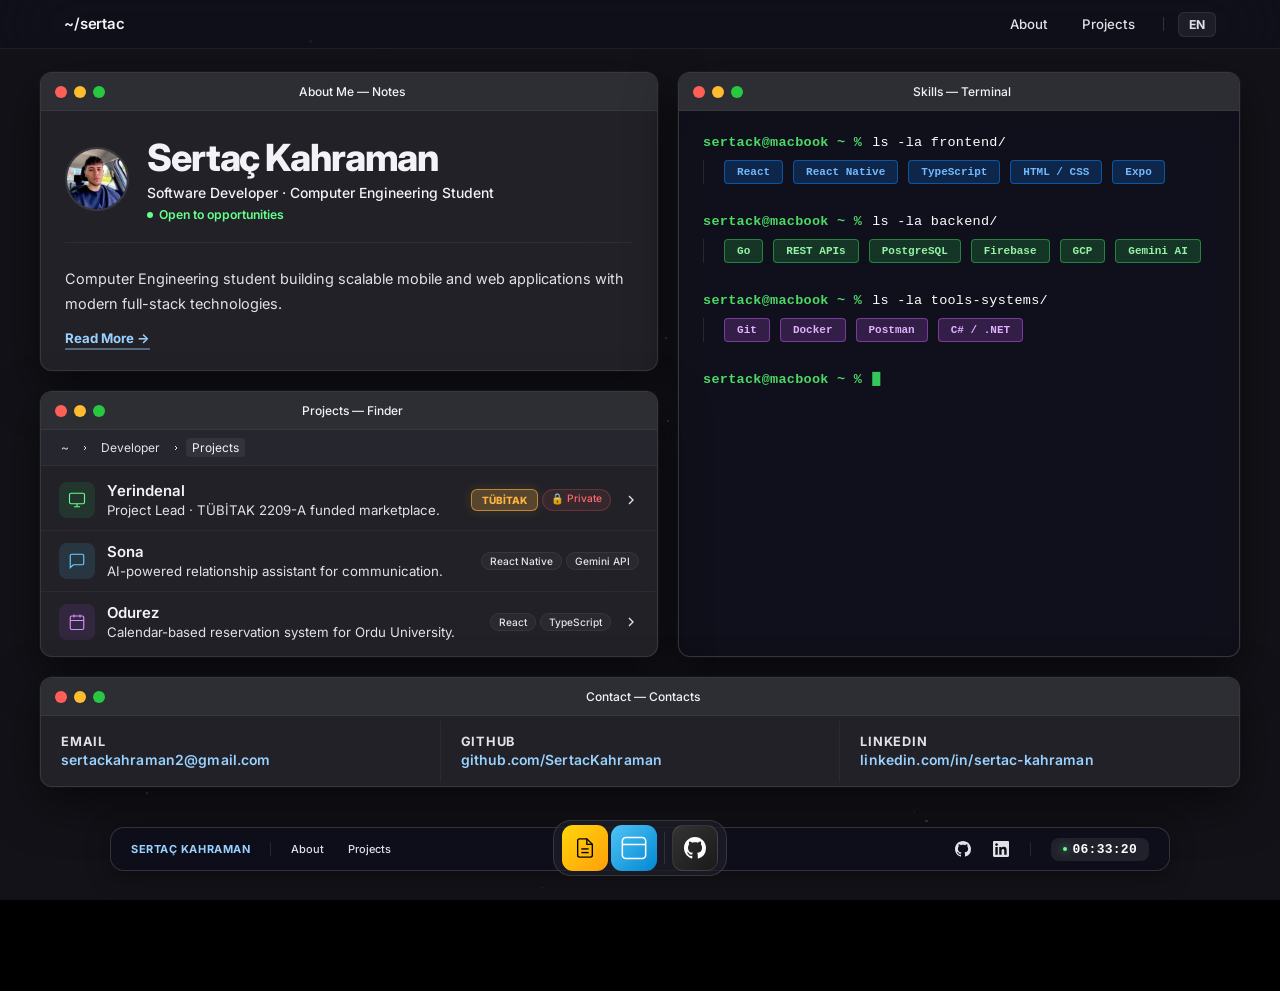
==== index.html @ 70dc7ac9 "feat: complete professional portfolio with SEO, accessibility and semantic improvements" ====
﻿<!DOCTYPE html>
<html lang="en">

<head>
    <meta charset="UTF-8">
    <meta name="viewport" content="width=device-width, initial-scale=1.0">
    <title>Sertaç Kahraman — Portfolio</title>
    <meta name="description" content="Sertaç Kahraman — Software Developer · Computer Engineering Student.">
    <link rel="icon" type="image/png" sizes="16x16" href="favicon-16x16.png">
    <link rel="apple-touch-icon" href="apple-touch-icon.png">
    <meta name="msapplication-TileColor" content="#ffffff">
    <meta name="theme-color" content="#ffffff">
    <meta property="og:title" content="Sertaç Kahraman — Portfolio">
    <meta property="og:description"
        content="Software Developer · Computer Engineering Student. Building scalable apps with Go, React Native &amp; PostgreSQL.">
    <meta property="og:type" content="website">
    <meta property="og:url" content="https://sertackahraman.com/">
    <meta property="og:image" content="https://sertackahraman.com/sertacresim.webp">
    <meta name="twitter:card" content="summary_large_image">
    <link rel="canonical" href="https://sertackahraman.com/">

    <link rel="preconnect" href="https://fonts.googleapis.com">
    <link rel="preconnect" href="https://fonts.gstatic.com" crossorigin>
    <link rel="dns-prefetch" href="https://fonts.googleapis.com">
    <link rel="dns-prefetch" href="https://fonts.gstatic.com">
    <link rel="preload" href="style.css" as="style">
    <link href="https://fonts.googleapis.com/css2?family=Inter:wght@300;400;500;600;700;800&display=swap"
        rel="stylesheet" media="print" onload="this.media='all'">
    <link rel="stylesheet" href="style.css">

</head>

<body>

    <!-- WALLPAPER -->
    <div class="wallpaper" aria-hidden="true">
        <div class="particles" id="particles"></div>
    </div>

    <!-- HEADER -->
    <nav class="header">
        <div class="header-inner">
            <a href="index.html" class="header-logo">~/sertac</a>
            <div class="header-nav">
                <a href="about.html" class="header-link" data-i18n="nav-about">About</a>
                <a href="projects.html" class="header-link" data-i18n="nav-projects">Projects</a>
                <div class="header-divider"></div>
                <button id="lang-toggle" class="lang-btn" aria-label="Change language to Turkish">TR</button>
            </div>
        </div>
    </nav>

    <!-- DESKTOP -->
    <main class="desktop">
        <div class="win-grid">

            <!-- ABOUT ME -->
            <section class="window win-about" id="win-about">
                <div class="window-titlebar">
                    <div class="traffic-lights" aria-hidden="true"><span class="tl tl-red"></span><span
                            class="tl tl-yellow"></span><span class="tl tl-green"></span></div>
                    <h1 class="window-title"><a href="about.html" class="window-title-link"
                            data-i18n="about-title">About Me
                            — Notes</a></h1>
                </div>
                <div class="window-body about-body">
                    <div class="about-header">
                        <img src="sertacresim.webp" alt="Sertaç Kahraman" class="about-avatar" width="64" height="64"
                            fetchpriority="high">
                        <div class="about-intro">
                            <h2 class="about-name" data-i18n="about-name">Sertaç Kahraman</h2>
                            <p class="about-role" data-i18n="about-role">Software Developer · Computer Engineering
                                Student</p>
                            <div class="about-status"><span class="status-dot"></span><span
                                    data-i18n="about-status">Open to opportunities</span>
                            </div>
                        </div>
                    </div>
                    <div class="about-content">
                        <p data-i18n="about-text">Computer Engineering student building scalable mobile and web
                            applications with modern full-stack technologies.</p>
                        <a href="about.html" class="about-readmore" data-i18n="about-readmore">Read More →</a>
                    </div>
                </div>
            </section>

            <section class="window win-skills" id="win-skills">
                <div class="window-titlebar">
                    <div class="traffic-lights" aria-hidden="true"><span class="tl tl-red"></span><span
                            class="tl tl-yellow"></span><span class="tl tl-green"></span></div>
                    <h2 class="window-title" data-i18n="skills-title">Skills</h2>
                </div>
                <div class="window-body terminal-body">
                    <div class="terminal-line">
                        <span class="terminal-prompt" data-i18n="skills-prompt">sertack@macbook ~ % </span>
                        <span class="terminal-cmd" data-i18n="skills-cmd-frontend">ls -la frontend/</span>
                    </div>
                    <div class="terminal-output">
                        <span class="skill-tag st-blue">React</span>
                        <span class="skill-tag st-blue">React Native</span>
                        <span class="skill-tag st-blue">TypeScript</span>
                        <span class="skill-tag st-blue">HTML / CSS</span>
                        <span class="skill-tag st-blue">Expo</span>
                    </div>

                    <div class="terminal-line">
                        <span class="terminal-prompt" data-i18n="skills-prompt">sertack@macbook ~ % </span>
                        <span class="terminal-cmd" data-i18n="skills-cmd-backend">ls -la backend/</span>
                    </div>
                    <div class="terminal-output">
                        <span class="skill-tag st-green">Go</span>
                        <span class="skill-tag st-green">REST APIs</span>
                        <span class="skill-tag st-green">PostgreSQL</span>
                        <span class="skill-tag st-green">Firebase</span>
                        <span class="skill-tag st-green">GCP</span>
                        <span class="skill-tag st-green">Gemini AI</span>
                    </div>

                    <div class="terminal-line">
                        <span class="terminal-prompt" data-i18n="skills-prompt">sertack@macbook ~ % </span>
                        <span class="terminal-cmd" data-i18n="skills-cmd-systems">ls -la tools-systems/</span>
                    </div>
                    <div class="terminal-output">
                        <span class="skill-tag st-purple">Git</span>
                        <span class="skill-tag st-purple">Docker</span>
                        <span class="skill-tag st-purple">Postman</span>
                        <span class="skill-tag st-purple">C# / .NET</span>
                    </div>

                    <div class="terminal-line">
                        <span class="terminal-prompt" data-i18n="skills-prompt">sertack@macbook ~ % </span>
                        <span class="terminal-cursor">█</span>
                    </div>
                </div>
            </section>

            <!-- PROJECTS -->
            <section class="window win-projects" id="win-projects">
                <div class="window-titlebar">
                    <div class="traffic-lights" aria-hidden="true"><span class="tl tl-red"></span><span
                            class="tl tl-yellow"></span><span class="tl tl-green"></span></div>
                    <h2 class="window-title"><a href="projects.html" class="window-title-link"
                            data-i18n="projects-title">Projects — Finder</a></h2>
                </div>
                <div class="window-toolbar">
                    <div class="finder-path">
                        <span class="path-seg">~</span>
                        <svg width="8" height="8" viewBox="0 0 24 24" fill="none" stroke="currentColor"
                            stroke-width="3">
                            <polyline points="9 18 15 12 9 6" />
                        </svg>
                        <span class="path-seg" data-i18n="projects-path-dev">Developer</span>
                        <svg width="8" height="8" viewBox="0 0 24 24" fill="none" stroke="currentColor"
                            stroke-width="3">
                            <polyline points="9 18 15 12 9 6" />
                        </svg>
                        <span class="path-seg path-active" data-i18n="projects-path-proj">Projects</span>
                    </div>
                </div>
                <div class="window-body finder-body">
                    <a href="projects.html" class="finder-item">
                        <div class="finder-icon fi-green"><svg width="18" height="18" viewBox="0 0 24 24" fill="none"
                                stroke="currentColor" stroke-width="1.5">
                                <rect x="2" y="3" width="20" height="14" rx="2" />
                                <line x1="8" y1="21" x2="16" y2="21" />
                                <line x1="12" y1="17" x2="12" y2="21" />
                            </svg></div>
                        <div class="finder-info">
                            <h3 class="finder-name">Yerindenal</h3><span class="finder-desc"
                                data-i18n="projects-yerindenal-desc">Project Lead · TÜBİTAK 2209-A funded
                                marketplace.</span>
                        </div>
                        <div class="finder-meta"><span
                                class="finder-tag tag-orange highlighted-badge">TÜBİTAK</span><span
                                class="finder-tag tag-private">🔒 Private</span></div>
                        <svg class="finder-arrow" width="16" height="16" viewBox="0 0 24 24" fill="none"
                            stroke="currentColor" stroke-width="2">
                            <polyline points="9 18 15 12 9 6" />
                        </svg>
                    </a>
                    <a href="https://github.com/SertacKahraman/Sona" target="_blank" rel="noopener" class="finder-item">
                        <div class="finder-icon fi-blue"><svg width="18" height="18" viewBox="0 0 24 24" fill="none"
                                stroke="currentColor" stroke-width="1.5">
                                <path d="M21 15a2 2 0 01-2 2H7l-4 4V5a2 2 0 012-2h14a2 2 0 012 2z" />
                            </svg></div>
                        <div class="finder-info">
                            <h3 class="finder-name">Sona</h3><span class="finder-desc"
                                data-i18n="projects-sona-desc">AI-powered relationship assistant for
                                communication.</span>
                        </div>
                        <div class="finder-meta"><span class="finder-tag">React Native</span><span
                                class="finder-tag">Gemini API</span></div>
                    </a>
                    <a href="https://github.com/SertacKahraman/Ordu-University-Internship-Odurez-Project"
                        target="_blank" rel="noopener" class="finder-item">
                        <div class="finder-icon fi-purple"><svg width="18" height="18" viewBox="0 0 24 24" fill="none"
                                stroke="currentColor" stroke-width="1.5">
                                <rect x="3" y="4" width="18" height="18" rx="2" />
                                <line x1="16" y1="2" x2="16" y2="6" />
                                <line x1="8" y1="2" x2="8" y2="6" />
                                <line x1="3" y1="10" x2="21" y2="10" />
                            </svg></div>
                        <div class="finder-info">
                            <h3 class="finder-name">Odurez</h3><span class="finder-desc"
                                data-i18n="projects-odurez-desc">Calendar-based reservation system for Ordu
                                University.</span>
                        </div>
                        <div class="finder-meta"><span class="finder-tag">React</span><span
                                class="finder-tag">TypeScript</span></div>
                        <svg class="finder-arrow" width="16" height="16" viewBox="0 0 24 24" fill="none"
                            stroke="currentColor" stroke-width="2">
                            <polyline points="9 18 15 12 9 6" />
                        </svg>
                    </a>
                </div>
            </section>

            <!-- CONTACT -->
            <section class="window win-contact" id="win-contact">
                <div class="window-titlebar">
                    <div class="traffic-lights" aria-hidden="true"><span class="tl tl-red"></span><span
                            class="tl tl-yellow"></span><span class="tl tl-green"></span></div>
                    <h2 class="window-title" data-i18n="contact-title">Contact — Contacts</h2>
                </div>
                <div class="window-body contact-body">
                    <a href="mailto:sertackahraman2@gmail.com" class="contact-row" id="email-link"><span
                            class="contact-label">Email</span><span class="contact-value"
                            id="email-text">sertackahraman2@gmail.com</span></a>
                    <a href="https://github.com/SertacKahraman" target="_blank" rel="noopener" class="contact-row"><span
                            class="contact-label">GitHub</span><span
                            class="contact-value">github.com/SertacKahraman</span></a>
                    <a href="https://www.linkedin.com/in/serta%C3%A7-kahraman-7b6459294/" target="_blank" rel="noopener"
                        class="contact-row"><span class="contact-label">LinkedIn</span><span
                            class="contact-value">linkedin.com/in/sertac-kahraman</span></a>
                </div>
            </section>

        </div>

        <!-- FOOTER (Premium Thin Bar) -->
        <footer class="footer">
            <div class="footer-inner">
                <div class="footer-left">
                    <div class="footer-brand" data-i18n="footer-brand">Sertaç Kahraman</div>
                    <div class="footer-divider"></div>
                    <nav class="footer-nav">
                        <a href="about.html" class="footer-nav-link" data-i18n="footer-about">About</a>
                        <a href="projects.html" class="footer-nav-link" data-i18n="footer-projects">Projects</a>
                    </nav>
                </div>
                <div class="footer-right">
                    <div class="footer-socials">
                        <a href="https://github.com/SertacKahraman" target="_blank" rel="noopener"
                            class="footer-social-btn" aria-label="Github Profile - Sertaç Kahraman">
                            <svg width="16" height="16" viewBox="0 0 24 24" fill="currentColor">
                                <path
                                    d="M12 0C5.37 0 0 5.37 0 12c0 5.31 3.435 9.795 8.205 11.385.6.105.825-.255.825-.57 0-.285-.015-1.23-.015-2.235-3.015.555-3.795-.735-4.035-1.41-.135-.345-.72-1.41-1.23-1.695-.42-.225-1.02-.78-.015-.795.945-.015 1.62.87 1.845 1.23 1.08 1.815 2.805 1.305 3.495.99.105-.78.42-1.305.765-1.605-2.67-.3-5.46-1.335-5.46-5.925 0-1.305.465-2.385 1.23-3.225-.12-.3-.54-1.53.12-3.18 0 0 1.005-.315 3.3 1.23.96-.27 1.98-.405 3-.405s2.04.135 3 .405c2.295-1.56 3.3-1.23 3.3-1.23.66 1.65.24 2.88.12 3.18.765.84 1.23 1.905 1.23 3.225 0 4.605-2.805 5.625-5.475 5.925.435.375.81 1.095.81 2.22 0 1.605-.015 2.895-.015 3.3 0 .315.225.69.825.57A12.02 12.02 0 0024 12c0-6.63-5.37-12-12-12z" />
                            </svg>
                        </a>
                        <a href="https://www.linkedin.com/in/serta%C3%A7-kahraman-7b6459294/" target="_blank"
                            rel="noopener" class="footer-social-btn" aria-label="LinkedIn Profile - Sertaç Kahraman">
                            <svg width="16" height="16" viewBox="0 0 24 24" fill="currentColor">
                                <path
                                    d="M20.447 20.452h-3.554v-5.569c0-1.328-.027-3.037-1.852-3.037-1.853 0-2.136 1.445-2.136 2.939v5.667H9.351V9h3.414v1.561h.046c.477-.9 1.637-1.85 3.37-1.85 3.601 0 4.267 2.37 4.267 5.455v6.286zM5.337 7.433c-1.144 0-2.063-.926-2.063-2.065 0-1.138.92-2.063 2.063-2.063 1.14 0 2.064.925 2.064 2.063 0 1.139-.925 2.065-2.064 2.065zm1.782 13.019H3.555V9h3.564v11.452zM22.225 0H1.771C.792 0 0 .774 0 1.729v20.542C0 23.227.792 24 1.771 24h20.451C23.2 24 24 23.227 24 22.271V1.729C24 .774 23.2 0 22.222 0h.003z" />
                            </svg>
                        </a>
                    </div>
                    <div class="footer-divider"></div>
                    <div class="footer-clock-box">
                        <span class="clock-dot"></span>
                        <span id="footer-live-clock">00:00:00</span>
                    </div>
                </div>
            </div>
        </footer>
    </main>

    <!-- DOCK -->
    <div class="dock" id="dock">
        <a href="about.html" class="dock-item" data-tooltip="About" aria-label="About Me">
            <div class="dock-icon di-notes"><svg width="22" height="22" viewBox="0 0 24 24" fill="none"
                    stroke="currentColor" stroke-width="1.5">
                    <path d="M14 2H6a2 2 0 00-2 2v16a2 2 0 002 2h12a2 2 0 002-2V8z" />
                    <polyline points="14 2 14 8 20 8" />
                    <line x1="16" y1="13" x2="8" y2="13" />
                    <line x1="16" y1="17" x2="8" y2="17" />
                </svg></div>
        </a>
        <a href="projects.html" class="dock-item" data-tooltip="Projects" aria-label="Projects">
            <div class="dock-icon di-finder"><svg width="28" height="28" viewBox="0 0 24 24" fill="none"
                    stroke="currentColor" stroke-width="1.3">
                    <rect x="2" y="3" width="20" height="18" rx="3" />
                    <path d="M2 9h20" />
                </svg></div>
        </a>
        <div class="dock-divider"></div>
        <a href="https://github.com/SertacKahraman" target="_blank" rel="noopener" class="dock-item"
            data-tooltip="GitHub" aria-label="GitHub Repository">
            <div class="dock-icon di-github"><svg width="22" height="22" viewBox="0 0 24 24" fill="currentColor">
                    <path
                        d="M12 0C5.37 0 0 5.37 0 12c0 5.31 3.435 9.795 8.205 11.385.6.105.825-.255.825-.57 0-.285-.015-1.23-.015-2.235-3.015.555-3.795-.735-4.035-1.41-.135-.345-.72-1.41-1.23-1.695-.42-.225-1.02-.78-.015-.795.945-.015 1.62.87 1.845 1.23 1.08 1.815 2.805 1.305 3.495.99.105-.78.42-1.305.765-1.605-2.67-.3-5.46-1.335-5.46-5.925 0-1.305.465-2.385 1.23-3.225-.12-.3-.54-1.53.12-3.18 0 0 1.005-.315 3.3 1.23.96-.27 1.98-.405 3-.405s2.04.135 3 .405c2.295-1.56 3.3-1.23 3.3-1.23.66 1.65.24 2.88.12 3.18.765.84 1.23 1.905 1.23 3.225 0 4.605-2.805 5.625-5.475 5.925.435.375.81 1.095.81 2.22 0 1.605-.015 2.895-.015 3.3 0 .315.225.69.825.57A12.02 12.02 0 0024 12c0-6.63-5.37-12-12-12z" />
                </svg></div>
        </a>
    </div>

    <script src="translations.js" defer></script>
    <script src="script.js" defer></script>
</body>

</html>
---- style.css ----
/* ══════════════════════════════════════════════════
   macOS PORTFOLIO — POLISHED STATIC
   ══════════════════════════════════════════════════ */

:root {
    --wall-1: #121218;
    --wall-2: #121218;
    --wall-3: #121218;
    --wall-4: #121218;

    --win-bg: rgba(36, 36, 42, 0.88);
    --win-titlebar: rgba(46, 46, 54, 0.96);
    --win-toolbar: rgba(40, 40, 48, 0.92);
    --win-border: rgba(255, 255, 255, 0.1);
    --win-shadow: 0 16px 48px rgba(0, 0, 0, 0.5), 0 0 0 0.5px rgba(255, 255, 255, 0.08);

    --menubar-bg: rgba(18, 18, 24, 0.8);
    --dock-bg: rgba(36, 36, 42, 0.55);
    --dock-border: rgba(255, 255, 255, 0.12);

    --text-1: #F2F2F7;
    --text-2: rgba(242, 242, 247, 0.92);
    --text-3: rgba(242, 242, 247, 0.72);

    --tl-red: #FF5F57;
    --tl-yellow: #FEBC2E;
    --tl-green: #28C840;
    --accent: #4DA3FF;
    --accent-light: #99D1FF;
    --blue: #64D2FF;
    --purple: #DA8FFF;
    --green: #66FF8A;
    --orange: #FFB340;

    --font: 'Inter', -apple-system, BlinkMacSystemFont, sans-serif;
    --r: 12px;
    --r-sm: 8px;

    --footer-bg: rgba(255, 255, 255, 0.03);
    --footer-border: rgba(255, 255, 255, 0.08);
}

html,
body {
    margin: 0;
    padding: 0;
    width: 100%;
    overflow-x: hidden;
    background: #000;
}

*,
*::before,
*::after {
    margin: 0;
    padding: 0;
    box-sizing: border-box;
}

html {
    font-size: 17px;
    -webkit-font-smoothing: antialiased;
    scroll-behavior: smooth;
}

body {
    font-family: var(--font);
    color: var(--text-1);
    min-height: 100vh;
    overflow-x: hidden;
}

a {
    color: inherit;
    text-decoration: none;
}

button {
    background: none;
    border: none;
    cursor: pointer;
    color: inherit;
    font: inherit;
}

::selection {
    background: rgba(10, 132, 255, 0.35);
    color: #fff;
}


/* ══════════════════════════════════════════════════
   WALLPAPER
   ══════════════════════════════════════════════════ */

.wallpaper {
    position: fixed;
    inset: 0;
    z-index: 0;
    background: #121218;
    overflow: hidden;
}

/* Skip Navigation */
.skip-link {
    position: absolute;
    top: -40px;
    left: 0;
    background: var(--accent);
    color: #000;
    padding: 8px 16px;
    z-index: 999;
    font-size: 0.85rem;
    font-weight: 600;
    border-radius: 0 0 8px 0;
    transition: top 0.2s;
}

.skip-link:focus {
    top: 0;
}

@keyframes drift {

    0%,
    100% {
        transform: translate(0, 0) scale(1);
    }

    25% {
        transform: translate(50px, -40px) scale(1.08);
    }

    50% {
        transform: translate(-30px, 30px) scale(0.94);
    }

    75% {
        transform: translate(40px, 50px) scale(1.04);
    }
}

.particle {
    position: absolute;
    width: 2px;
    height: 2px;
    background: rgba(255, 255, 255, 0.2);
    border-radius: 50%;
    animation: sparkle linear infinite;
}

@keyframes sparkle {
    0% {
        opacity: 0;
        transform: translateY(0);
    }

    20% {
        opacity: 1;
    }

    80% {
        opacity: 1;
    }

    100% {
        opacity: 0;
        transform: translateY(-60px);
    }
}


/* ══════════════════════════════════════════════════
   DESKTOP & GRID
   ══════════════════════════════════════════════════ */

.desktop {
    position: relative;
    z-index: 1;
    min-height: 100vh;
    padding: 72px 20px 80px;
}

/* ── Header ── */

.header {
    position: fixed;
    top: 0;
    left: 0;
    right: 0;
    z-index: 150;
    background: rgba(15, 15, 28, 0.55);
    backdrop-filter: blur(40px) saturate(180%);
    -webkit-backdrop-filter: blur(40px) saturate(180%);
    border-bottom: 1px solid rgba(255, 255, 255, 0.06);
}

.header-inner {
    max-width: 1200px;
    margin: 0 auto;
    height: 48px;
    display: flex;
    align-items: center;
    justify-content: space-between;
    padding: 0 24px;
}

.header-logo {
    display: flex;
    align-items: center;
    gap: 10px;
    font-size: 0.88rem;
    font-weight: 600;
    color: var(--text-1);
    letter-spacing: -0.01em;
    transition: opacity 0.2s;
}

.header-logo:hover {
    opacity: 0.8;
}

.header-apple {
    opacity: 0.9;
}

.header-nav {
    display: flex;
    align-items: center;
    gap: 6px;
}

.header-link {
    font-size: 0.78rem;
    font-weight: 500;
    color: var(--text-2);
    padding: 6px 14px;
    border-radius: 8px;
    transition: color 0.2s, background 0.2s;
}

.header-link:hover {
    color: var(--text-1);
    background: rgba(255, 255, 255, 0.06);
}

.header-link--active {
    color: var(--text-1);
    background: rgba(255, 255, 255, 0.08);
}

.header-divider {
    width: 1px;
    height: 14px;
    background: rgba(255, 255, 255, 0.15);
    margin: 0 8px;
}

.lang-btn {
    font-size: 0.72rem;
    font-weight: 700;
    color: var(--text-2);
    padding: 4px 10px;
    border-radius: 6px;
    background: rgba(255, 255, 255, 0.06);
    border: 1px solid rgba(255, 255, 255, 0.08);
    transition: all 0.2s;
}

.lang-btn:hover {
    color: var(--text-1);
    background: rgba(255, 255, 255, 0.12);
    border-color: rgba(255, 255, 255, 0.2);
}

/* Single-column layout for sub-pages */
.page-container {
    max-width: 720px;
    margin: 0 auto;
    display: flex;
    flex-direction: column;
    gap: 14px;
}

.win-grid {
    max-width: 1200px;
    margin: 0 auto;
    display: grid;
    grid-template-columns: 1.1fr 1fr;
    grid-template-rows: auto auto;
    gap: 20px;
}

/* Grid placement */
.win-about {
    grid-column: 1;
    grid-row: 1;
}

.win-skills {
    grid-column: 2;
    grid-row: 1 / 3;
}

.win-projects {
    grid-column: 1;
    grid-row: 2;
}

.win-contact {
    grid-column: 1 / 3;
    grid-row: 3;
}


/* ══════════════════════════════════════════════════
   WINDOW BASE
   ══════════════════════════════════════════════════ */

.window {
    background: var(--win-bg);
    border: 1px solid var(--win-border);
    border-radius: var(--r);
    box-shadow: var(--win-shadow);
    backdrop-filter: blur(40px) saturate(150%);
    -webkit-backdrop-filter: blur(40px) saturate(150%);
    overflow: hidden;
    display: flex;
    flex-direction: column;
    transition: box-shadow 0.3s, transform 0.3s;
}

.window:hover {
    box-shadow: 0 24px 70px rgba(0, 0, 0, 0.5), 0 0 0 1px rgba(255, 255, 255, 0.1);
}

.window-titlebar {
    height: 38px;
    display: flex;
    align-items: center;
    padding: 0 14px;
    background: var(--win-titlebar);
    border-bottom: 1px solid rgba(255, 255, 255, 0.05);
    flex-shrink: 0;
}

.traffic-lights {
    display: flex;
    gap: 7px;
    margin-right: 14px;
}

.tl {
    width: 12px;
    height: 12px;
    border-radius: 50%;
}

.tl-red {
    background: var(--tl-red);
}

.tl-yellow {
    background: var(--tl-yellow);
}

.tl-green {
    background: var(--tl-green);
}

.window-title {
    font-size: 12px;
    font-weight: 500;
    color: var(--text-1);
    flex: 1;
    text-align: center;
    margin-right: 58px;
}

.window-title-link {
    text-decoration: none;
    color: inherit;
    cursor: pointer;
}

.window-toolbar {
    padding: 8px 14px;
    background: var(--win-toolbar);
    border-bottom: 1px solid rgba(255, 255, 255, 0.04);
    flex-shrink: 0;
}

.window-body {
    flex: 1;
    overflow-y: auto;
}


/* ══════════════════════════════════════════════════
   ABOUT ME
   ══════════════════════════════════════════════════ */

.about-body {
    padding: 24px;
}

.about-header {
    display: flex;
    align-items: center;
    gap: 18px;
    margin-bottom: 24px;
    padding-bottom: 20px;
    border-bottom: 1px solid rgba(255, 255, 255, 0.06);
}

.about-avatar {
    width: 64px;
    height: 64px;
    border-radius: 50%;
    object-fit: cover;
    flex-shrink: 0;
    border: 2px solid rgba(255, 255, 255, 0.1);
}

.about-name {
    font-size: 2.2rem;
    font-weight: 800;
    letter-spacing: -0.03em;
}

.about-role {
    font-size: 0.82rem;
    color: var(--text-1);
    margin-top: 4px;
    font-weight: 500;
}

.about-status {
    display: flex;
    align-items: center;
    gap: 6px;
    margin-top: 6px;
    font-size: 0.72rem;
    color: var(--green);
    font-weight: 600;
}

.status-dot {
    width: 6px;
    height: 6px;
    border-radius: 50%;
    background: var(--green);
    animation: pulse 2s ease-in-out infinite;
}

@keyframes pulse {

    0%,
    100% {
        opacity: 1;
    }

    50% {
        opacity: 0.4;
    }
}

.about-content {
    display: flex;
    flex-direction: column;
    gap: 14px;
}

.about-content p {
    font-size: 0.85rem;
    color: var(--text-2);
    line-height: 1.7;
}

.about-readmore {
    font-size: 0.78rem;
    font-weight: 700;
    color: var(--accent-light);
    text-decoration: underline;
    text-underline-offset: 5px;
    text-decoration-thickness: 1.5px;
    text-decoration-color: rgba(153, 209, 255, 0.4);
    transition: opacity 0.2s;
    display: inline-block;
}

.about-readmore:hover {
    opacity: 0.7;
}

/* ── Detailed About (about.html) ── */

.about-body--detailed {
    padding: 40px 48px;
    max-width: 900px;
    margin: 0 auto;
}

.about-body--detailed .about-header {
    margin-bottom: 40px;
}

.about-body--detailed .about-intro .about-name {
    font-size: 2.2rem;
    margin-bottom: 4px;
}

.about-body--detailed .about-intro .about-role {
    font-size: 1.1rem;
    color: var(--text-2);
}

.about-body--detailed .about-content {
    gap: 32px;
}

.about-body--detailed .about-section {
    padding-top: 32px;
    border-top: 1px solid rgba(255, 255, 255, 0.08);
}

.about-body--detailed .about-section-title {
    font-size: 1.1rem;
    margin-bottom: 16px;
    color: var(--blue);
}

.about-body--detailed .about-content p {
    font-size: 1rem;
    line-height: 1.8;
    color: var(--text-2);
    white-space: pre-wrap;
    /* Preserve line breaks from translations */
}

.about-skills-grid {
    display: grid;
    grid-template-columns: repeat(auto-fit, minmax(280px, 1fr));
    gap: 24px;
}

.about-skill-group {
    background: rgba(255, 255, 255, 0.02);
    padding: 20px;
    border-radius: 12px;
    border: 1px solid rgba(255, 255, 255, 0.05);
    display: flex;
    flex-direction: column;
    gap: 12px;
}

.about-skill-label {
    font-size: 0.8rem;
    font-weight: 800;
    color: var(--text-1);
    text-transform: uppercase;
    letter-spacing: 0.1em;
}

.skill-tags {
    display: flex;
    flex-wrap: wrap;
    gap: 8px;
    align-items: center;
    /* Fix alignment issues */
}

.skill-desc {
    font-size: 0.82rem !important;
    opacity: 0.7;
    line-height: 1.4 !important;
}

.about-contact-links {
    display: grid;
    grid-template-columns: repeat(auto-fit, minmax(200px, 1fr));
    gap: 12px;
}

.about-contact-link {
    display: flex;
    align-items: center;
    gap: 12px;
    font-size: 0.9rem;
    color: var(--text-1);
    background: rgba(255, 255, 255, 0.03);
    padding: 14px 20px;
    border-radius: 10px;
    border: 1px solid rgba(255, 255, 255, 0.06);
    transition: all 0.2s ease;
}

.about-contact-link:hover {
    background: rgba(10, 132, 255, 0.1);
    border-color: var(--blue);
    transform: translateY(-2px);
}

.about-contact-icon {
    font-size: 16px;
}

/* ══════════════════════════════════════════════════
   TERMINAL (Skills Style)
   ══════════════════════════════════════════════════ */

.terminal-body {
    background: rgba(14, 14, 26, 0.85);
    backdrop-filter: blur(20px);
    -webkit-backdrop-filter: blur(20px);
    padding: 24px;
    font-family: 'Fira Code', 'Monaco', 'Consolas', monospace;
    height: 100%;
    overflow-y: auto;
    color: #e0e0e0;
}

.terminal-line {
    display: flex;
    align-items: center;
    margin-bottom: 10px;
    font-size: 13.5px;
    letter-spacing: 0.02em;
}

.terminal-prompt {
    color: #4cd964;
    font-weight: 700;
    margin-right: 10px;
}

.terminal-cmd {
    color: #ffffff;
}

.terminal-output {
    display: flex;
    flex-wrap: wrap;
    gap: 10px;
    margin-bottom: 30px;
    padding-left: 20px;
    border-left: 1px solid rgba(255, 255, 255, 0.1);
}

.skill-tag {
    font-size: 11px;
    font-weight: 600;
    padding: 5px 12px;
    border-radius: 4px;
    background: rgba(255, 255, 255, 0.08);
    border: 1px solid rgba(255, 255, 255, 0.15);
    color: #ffffff;
    transition: all 0.2s cubic-bezier(0.4, 0, 0.2, 1);
}

.skill-tag:hover {
    background: rgba(255, 255, 255, 0.15);
    border-color: rgba(255, 255, 255, 0.4);
    transform: translateY(-2px);
}

.st-blue {
    background: rgba(10, 132, 255, 0.2);
    border-color: rgba(10, 132, 255, 0.5);
    color: #74b9ff;
}

.st-green {
    background: rgba(48, 209, 88, 0.2);
    border-color: rgba(48, 209, 88, 0.5);
    color: #96f2a4;
}

.st-purple {
    background: rgba(191, 90, 242, 0.2);
    border-color: rgba(191, 90, 242, 0.5);
    color: #e2b0ff;
}

.terminal-cursor {
    color: #34c759;
    animation: blink 1s step-end infinite;
}

@keyframes blink {
    50% {
        opacity: 0;
    }
}


/* ══════════════════════════════════════════════════
   FINDER (Projects)
   ══════════════════════════════════════════════════ */

.finder-path {
    display: flex;
    align-items: center;
    gap: 6px;
    font-size: 12px;
    color: var(--text-2);
}

.path-seg {
    padding: 2px 6px;
    border-radius: 4px;
}

.path-active {
    color: var(--text-1);
    background: rgba(255, 255, 255, 0.06);
}

.finder-body {
    padding: 4px 0;
}

.finder-item {
    display: flex;
    align-items: center;
    gap: 12px;
    padding: 12px 18px;
    border-bottom: 1px solid rgba(255, 255, 255, 0.04);
    transition: background 0.12s;
    cursor: pointer;
}

.finder-item:last-child {
    border-bottom: none;
}

.finder-item:hover {
    background: rgba(10, 132, 255, 0.08);
}

.finder-icon {
    width: 36px;
    height: 36px;
    border-radius: var(--r-sm);
    display: flex;
    align-items: center;
    justify-content: center;
    flex-shrink: 0;
}

.fi-blue {
    background: rgba(100, 210, 255, 0.12);
    color: var(--blue);
}

.fi-green {
    background: rgba(48, 209, 88, 0.12);
    color: var(--green);
}

.fi-orange {
    background: rgba(255, 159, 10, 0.12);
    color: var(--orange);
}

.fi-purple {
    background: rgba(191, 90, 242, 0.12);
    color: var(--purple);
}

.tag-green-badge {
    color: var(--green);
    background: rgba(48, 209, 88, 0.1);
    border-color: rgba(48, 209, 88, 0.2);
}

.finder-info {
    flex: 1;
    min-width: 0;
}

.finder-name {
    font-size: 0.88rem;
    font-weight: 600;
    display: block;
}

.finder-desc {
    font-size: 0.78rem;
    color: var(--text-2);
    display: block;
    margin-top: 2px;
    white-space: nowrap;
    overflow: hidden;
    text-overflow: ellipsis;
}

.finder-meta {
    display: flex;
    gap: 4px;
    flex-shrink: 0;
}

.finder-tag {
    font-size: 0.6rem;
    font-weight: 500;
    color: var(--text-2);
    background: rgba(255, 255, 255, 0.04);
    border: 1px solid rgba(255, 255, 255, 0.06);
    padding: 2px 8px;
    border-radius: 999px;
    white-space: nowrap;
}

.tag-private {
    color: #ff6b6b;
    background: rgba(255, 107, 107, 0.1);
    border-color: rgba(255, 107, 107, 0.2);
}

.finder-arrow {
    color: var(--text-2);
    flex-shrink: 0;
    transition: transform 0.2s;
}

.finder-item:hover .finder-arrow {
    transform: translateX(3px);
    color: var(--text-2);
}

/* ── Detailed project cards (projects.html) ── */

.finder-body--detailed {
    padding: 16px 18px;
    display: flex;
    flex-direction: column;
    gap: 16px;
}

.finder-item-detailed {
    padding: 16px;
    border-radius: 10px;
    background: rgba(255, 255, 255, 0.03);
    border: 1px solid rgba(255, 255, 255, 0.05);
    transition: background 0.15s, border-color 0.15s;
}

.finder-item-detailed:hover {
    background: rgba(255, 255, 255, 0.05);
    border-color: rgba(255, 255, 255, 0.08);
}

.finder-item-header {
    display: flex;
    align-items: center;
    gap: 12px;
    margin-bottom: 10px;
}

.finder-item-header .finder-name {
    font-size: 1.25rem;
    font-weight: 800;
    display: block;
    margin-bottom: 4px;
    letter-spacing: -0.02em;
}

.finder-item-header .finder-meta {
    flex-wrap: wrap;
}

.finder-detail {
    font-size: 0.82rem;
    color: var(--text-2);
    line-height: 1.7;
}

/* ══════════════════════════════════════════════════
   CONTACT
   ══════════════════════════════════════════════════ */

.contact-body {
    padding: 4px 0;
    display: flex;
}

.contact-row {
    flex: 1;
    display: flex;
    flex-direction: column;
    gap: 2px;
    padding: 14px 20px;
    border-right: 1px solid rgba(255, 255, 255, 0.04);
    transition: background 0.12s;
    cursor: pointer;
}

.contact-row:last-child {
    border-right: none;
}

.contact-row:hover {
    background: rgba(10, 132, 255, 0.06);
}

.contact-label {
    font-size: 0.75rem;
    font-weight: 700;
    color: var(--text-2);
    text-transform: uppercase;
    letter-spacing: 0.06em;
}

.contact-value {
    font-size: 0.82rem;
    color: var(--accent-light);
    font-weight: 600;
    letter-spacing: 0.01em;
}


/* ══════════════════════════════════════════════════
   DOCK
   ══════════════════════════════════════════════════ */

.dock {
    position: fixed;
    bottom: 8px;
    left: 50%;
    transform: translateX(-50%);
    z-index: 100;
    display: flex;
    align-items: flex-end;
    gap: 3px;
    padding: 4px 8px;
    background: var(--dock-bg);
    border: 1px solid var(--dock-border);
    border-radius: 18px;
    backdrop-filter: blur(30px) saturate(180%);
    -webkit-backdrop-filter: blur(30px) saturate(180%);
}

.dock-divider {
    width: 1px;
    height: 32px;
    background: rgba(255, 255, 255, 0.1);
    margin: 0 4px;
    align-self: center;
}

.dock-item {
    position: relative;
    display: flex;
    flex-direction: column;
    align-items: center;
    z-index: 1;
}

.dock-item:hover {
    z-index: 20;
}

.dock-icon {
    width: 46px;
    height: 46px;
    border-radius: 11px;
    display: flex;
    align-items: center;
    justify-content: center;
    transition: transform 0.2s cubic-bezier(0.34, 1.56, 0.64, 1);
    will-change: transform;
}

/* ══════════════════════════════════════════════════
   PREMIUM THIN FOOTER (Page Flow)
   ══════════════════════════════════════════════════ */

.footer {
    max-width: 1060px;
    margin: 40px auto 80px;
    padding: 0;
    position: relative;
    z-index: 1;
}

.footer-inner {
    background: rgba(15, 15, 28, 0.92);
    backdrop-filter: blur(20px) saturate(180%);
    -webkit-backdrop-filter: blur(20px) saturate(180%);
    border: 1px solid rgba(255, 255, 255, 0.15);
    border-radius: 14px;
    height: 44px;
    display: flex;
    align-items: center;
    justify-content: space-between;
    padding: 0 20px;
    box-shadow: 0 4px 24px rgba(0, 0, 0, 0.4);
    max-width: 100%;
    margin: 0 auto;
}

.footer-left,
.footer-right {
    display: flex;
    align-items: center;
    gap: 20px;
}

.footer-brand {
    font-size: 11px;
    font-weight: 700;
    color: var(--accent-light);
    letter-spacing: 0.05em;
    text-transform: uppercase;
    opacity: 1;
}

.footer-nav {
    display: flex;
    gap: 24px;
}

.footer-nav-link {
    font-size: 11px;
    font-weight: 500;
    color: var(--text-2);
    padding: 12px 4px;
    margin: -12px -4px;
    transition: color 0.2s, transform 0.2s;
}

.footer-nav-link:hover {
    color: var(--accent-light);
    transform: translateY(-1px);
}

.footer-socials {
    display: flex;
    gap: 20px;
}

.footer-social-btn {
    color: var(--text-2);
    display: flex;
    align-items: center;
    justify-content: center;
    width: 38px;
    height: 38px;
    margin: -10px;
    transition: color 0.2s, transform 0.2s;
}

.footer-social-btn:hover {
    color: var(--text-1);
    transform: scale(1.1);
}

.footer-divider {
    width: 1px;
    height: 14px;
    background: rgba(255, 255, 255, 0.1);
}

.footer-clock-box {
    font-size: 13px;
    font-weight: 700;
    color: #FFFFFF;
    display: flex;
    align-items: center;
    gap: 6px;
    background: rgba(255, 255, 255, 0.08);
    padding: 4px 12px;
    border-radius: 8px;
    font-family: 'SF Mono', 'Menlo', monospace;
    letter-spacing: 0.02em;
}

.clock-dot {
    width: 4px;
    height: 4px;
    background: var(--green);
    border-radius: 50%;
    box-shadow: 0 0 8px var(--green);
    animation: pulse 2s infinite;
}

/* Adjust Desktop padding */
.desktop {
    position: relative;
    z-index: 1;
    min-height: 100vh;
    padding: 72px 20px 40px;
}

/* Restore Dock position */
.dock {
    bottom: 24px;
}

.di-notes {
    background: linear-gradient(135deg, #FFD60A, #FF9F0A);
    color: #000;
}

.di-terminal {
    background: linear-gradient(135deg, #1C1C1E, #2C2C2E);
    color: #fff;
    border: 1px solid rgba(255, 255, 255, 0.1);
}

.di-finder {
    background: linear-gradient(135deg, #4FC3F7, #0288D1);
    color: #fff;
}

.di-contacts {
    background: linear-gradient(135deg, #A5D6A7, #43A047);
    color: #fff;
}

.di-github {
    background: linear-gradient(135deg, #333, #1a1a1a);
    color: #fff;
    border: 1px solid rgba(255, 255, 255, 0.1);
}

/* Tooltip */
.dock-item::before {
    content: attr(data-tooltip);
    position: absolute;
    bottom: calc(100% + 6px);
    left: 50%;
    transform: translateX(-50%) translateY(4px);
    font-size: 11px;
    font-weight: 500;
    color: var(--text-1);
    background: rgba(30, 30, 50, 0.9);
    border: 1px solid rgba(255, 255, 255, 0.1);
    padding: 3px 10px;
    border-radius: 6px;
    white-space: nowrap;
    opacity: 0;
    pointer-events: none;
    transition: opacity 0.15s, transform 0.15s;
    z-index: 100;
    backdrop-filter: blur(12px);
}

.dock-item:hover::before {
    opacity: 1;
    transform: translateX(-50%) translateY(0);
}


/* ══════════════════════════════════════════════════
   RESPONSIVE
   ══════════════════════════════════════════════════ */

@media (max-width: 800px) {
    .win-grid {
        grid-template-columns: 1fr;
    }

    .win-about,
    .win-skills,
    .win-projects,
    .win-contact {
        grid-column: 1;
        grid-row: auto;
    }

    .widget {
        flex-direction: column;
        gap: 4px;
        align-items: flex-start;
    }

    .widget-divider {
        width: 100%;
        height: 1px;
    }

    .contact-body {
        flex-direction: column;
    }

    .contact-row {
        border-right: none;
        border-bottom: 1px solid rgba(255, 255, 255, 0.04);
    }

    .contact-row:last-child {
        border-bottom: none;
    }

    .finder-meta {
        display: none;
    }

    .menubar-left .menu-item:not(.menu-item--bold):not(.menu-spotlight) {
        display: none;
    }

    /* Footer Tablet Fix */
    .footer {
        padding: 0 16px;
        box-sizing: border-box;
    }

    .footer-inner {
        padding: 0 16px;
        gap: 8px;
    }

    .footer-nav {
        gap: 12px;
    }

    /* About Page Tablet Fix */
    .about-body--detailed {
        padding: 28px 24px;
    }

    .about-body--detailed .about-intro .about-name {
        font-size: 1.8rem;
    }

    /* Spotlight Tablet Fix */
    .spotlight-overlay {
        padding-top: 12vh;
    }
}

@media (max-width: 480px) {
    .dock-icon {
        width: 38px;
        height: 38px;
        border-radius: 9px;
    }

    .dock-icon svg {
        width: 18px;
        height: 18px;
    }

    .about-header {
        flex-direction: column;
        text-align: center;
    }

    .about-status {
        justify-content: center;
    }

    /* Footer Mobile Fix */
    .footer {
        padding: 0 16px;
        margin: 20px auto 100px;
        width: 100%;
        box-sizing: border-box;
    }

    .footer-inner {
        height: auto;
        padding: 20px 16px;
        flex-direction: column;
        gap: 20px;
        width: 100%;
        box-sizing: border-box;
    }

    .footer-left,
    .footer-right {
        flex-direction: column;
        gap: 16px;
        width: 100%;
        align-items: center;
        text-align: center;
    }

    .footer-nav {
        gap: 15px;
        justify-content: center;
    }

    .footer-divider {
        display: none;
    }

    .footer-socials {
        gap: 30px;
        justify-content: center;
    }

    .footer-clock-box {
        width: 100%;
        justify-content: center;
        box-sizing: border-box;
    }

    .desktop {
        padding-top: 60px;
    }

    /* About Page Mobile Fix */
    .about-body--detailed {
        padding: 24px 20px;
    }

    .about-body--detailed .about-intro .about-name {
        font-size: 1.6rem;
    }

    .about-skills-grid {
        grid-template-columns: 1fr;
    }
}

/* ── Scrollbar ── */
::-webkit-scrollbar {
    width: 6px;
}

::-webkit-scrollbar-track {
    background: transparent;
}

::-webkit-scrollbar-thumb {
    background: rgba(255, 255, 255, 0.08);
    border-radius: 3px;
}

.window-body::-webkit-scrollbar {
    width: 4px;
}

/* 🎯 Recruiter-Facing Enhancements */
.highlighted-badge {
    background: rgba(255, 179, 64, 0.25) !important;
    border: 1.5px solid rgba(255, 179, 64, 0.6) !important;
    color: #ffb340 !important;
    font-weight: 800 !important;
    padding: 4px 10px !important;
    box-shadow: 0 0 12px rgba(255, 179, 64, 0.15);
    border-radius: 6px;
    text-transform: uppercase;
    font-size: 10px;
}

/* Year Tag */
.tag-year {
    background: rgba(255, 255, 255, 0.04) !important;
    border-color: rgba(255, 255, 255, 0.12) !important;
    color: var(--text-3) !important;
    font-weight: 500 !important;
    font-size: 10px;
    letter-spacing: 0.03em;
}
---- style.css ----
/* ══════════════════════════════════════════════════
   macOS PORTFOLIO — POLISHED STATIC
   ══════════════════════════════════════════════════ */

:root {
    --wall-1: #121218;
    --wall-2: #121218;
    --wall-3: #121218;
    --wall-4: #121218;

    --win-bg: rgba(36, 36, 42, 0.88);
    --win-titlebar: rgba(46, 46, 54, 0.96);
    --win-toolbar: rgba(40, 40, 48, 0.92);
    --win-border: rgba(255, 255, 255, 0.1);
    --win-shadow: 0 16px 48px rgba(0, 0, 0, 0.5), 0 0 0 0.5px rgba(255, 255, 255, 0.08);

    --menubar-bg: rgba(18, 18, 24, 0.8);
    --dock-bg: rgba(36, 36, 42, 0.55);
    --dock-border: rgba(255, 255, 255, 0.12);

    --text-1: #F2F2F7;
    --text-2: rgba(242, 242, 247, 0.92);
    --text-3: rgba(242, 242, 247, 0.72);

    --tl-red: #FF5F57;
    --tl-yellow: #FEBC2E;
    --tl-green: #28C840;
    --accent: #4DA3FF;
    --accent-light: #99D1FF;
    --blue: #64D2FF;
    --purple: #DA8FFF;
    --green: #66FF8A;
    --orange: #FFB340;

    --font: 'Inter', -apple-system, BlinkMacSystemFont, sans-serif;
    --r: 12px;
    --r-sm: 8px;

    --footer-bg: rgba(255, 255, 255, 0.03);
    --footer-border: rgba(255, 255, 255, 0.08);
}

html,
body {
    margin: 0;
    padding: 0;
    width: 100%;
    overflow-x: hidden;
    background: #000;
}

*,
*::before,
*::after {
    margin: 0;
    padding: 0;
    box-sizing: border-box;
}

html {
    font-size: 17px;
    -webkit-font-smoothing: antialiased;
    scroll-behavior: smooth;
}

body {
    font-family: var(--font);
    color: var(--text-1);
    min-height: 100vh;
    overflow-x: hidden;
}

a {
    color: inherit;
    text-decoration: none;
}

button {
    background: none;
    border: none;
    cursor: pointer;
    color: inherit;
    font: inherit;
}

::selection {
    background: rgba(10, 132, 255, 0.35);
    color: #fff;
}


/* ══════════════════════════════════════════════════
   WALLPAPER
   ══════════════════════════════════════════════════ */

.wallpaper {
    position: fixed;
    inset: 0;
    z-index: 0;
    background: #121218;
    overflow: hidden;
}

/* Skip Navigation */
.skip-link {
    position: absolute;
    top: -40px;
    left: 0;
    background: var(--accent);
    color: #000;
    padding: 8px 16px;
    z-index: 999;
    font-size: 0.85rem;
    font-weight: 600;
    border-radius: 0 0 8px 0;
    transition: top 0.2s;
}

.skip-link:focus {
    top: 0;
}

@keyframes drift {

    0%,
    100% {
        transform: translate(0, 0) scale(1);
    }

    25% {
        transform: translate(50px, -40px) scale(1.08);
    }

    50% {
        transform: translate(-30px, 30px) scale(0.94);
    }

    75% {
        transform: translate(40px, 50px) scale(1.04);
    }
}

.particle {
    position: absolute;
    width: 2px;
    height: 2px;
    background: rgba(255, 255, 255, 0.2);
    border-radius: 50%;
    animation: sparkle linear infinite;
}

@keyframes sparkle {
    0% {
        opacity: 0;
        transform: translateY(0);
    }

    20% {
        opacity: 1;
    }

    80% {
        opacity: 1;
    }

    100% {
        opacity: 0;
        transform: translateY(-60px);
    }
}


/* ══════════════════════════════════════════════════
   DESKTOP & GRID
   ══════════════════════════════════════════════════ */

.desktop {
    position: relative;
    z-index: 1;
    min-height: 100vh;
    padding: 72px 20px 80px;
}

/* ── Header ── */

.header {
    position: fixed;
    top: 0;
    left: 0;
    right: 0;
    z-index: 150;
    background: rgba(15, 15, 28, 0.55);
    backdrop-filter: blur(40px) saturate(180%);
    -webkit-backdrop-filter: blur(40px) saturate(180%);
    border-bottom: 1px solid rgba(255, 255, 255, 0.06);
}

.header-inner {
    max-width: 1200px;
    margin: 0 auto;
    height: 48px;
    display: flex;
    align-items: center;
    justify-content: space-between;
    padding: 0 24px;
}

.header-logo {
    display: flex;
    align-items: center;
    gap: 10px;
    font-size: 0.88rem;
    font-weight: 600;
    color: var(--text-1);
    letter-spacing: -0.01em;
    transition: opacity 0.2s;
}

.header-logo:hover {
    opacity: 0.8;
}

.header-apple {
    opacity: 0.9;
}

.header-nav {
    display: flex;
    align-items: center;
    gap: 6px;
}

.header-link {
    font-size: 0.78rem;
    font-weight: 500;
    color: var(--text-2);
    padding: 6px 14px;
    border-radius: 8px;
    transition: color 0.2s, background 0.2s;
}

.header-link:hover {
    color: var(--text-1);
    background: rgba(255, 255, 255, 0.06);
}

.header-link--active {
    color: var(--text-1);
    background: rgba(255, 255, 255, 0.08);
}

.header-divider {
    width: 1px;
    height: 14px;
    background: rgba(255, 255, 255, 0.15);
    margin: 0 8px;
}

.lang-btn {
    font-size: 0.72rem;
    font-weight: 700;
    color: var(--text-2);
    padding: 4px 10px;
    border-radius: 6px;
    background: rgba(255, 255, 255, 0.06);
    border: 1px solid rgba(255, 255, 255, 0.08);
    transition: all 0.2s;
}

.lang-btn:hover {
    color: var(--text-1);
    background: rgba(255, 255, 255, 0.12);
    border-color: rgba(255, 255, 255, 0.2);
}

/* Single-column layout for sub-pages */
.page-container {
    max-width: 720px;
    margin: 0 auto;
    display: flex;
    flex-direction: column;
    gap: 14px;
}

.win-grid {
    max-width: 1200px;
    margin: 0 auto;
    display: grid;
    grid-template-columns: 1.1fr 1fr;
    grid-template-rows: auto auto;
    gap: 20px;
}

/* Grid placement */
.win-about {
    grid-column: 1;
    grid-row: 1;
}

.win-skills {
    grid-column: 2;
    grid-row: 1 / 3;
}

.win-projects {
    grid-column: 1;
    grid-row: 2;
}

.win-contact {
    grid-column: 1 / 3;
    grid-row: 3;
}


/* ══════════════════════════════════════════════════
   WINDOW BASE
   ══════════════════════════════════════════════════ */

.window {
    background: var(--win-bg);
    border: 1px solid var(--win-border);
    border-radius: var(--r);
    box-shadow: var(--win-shadow);
    backdrop-filter: blur(40px) saturate(150%);
    -webkit-backdrop-filter: blur(40px) saturate(150%);
    overflow: hidden;
    display: flex;
    flex-direction: column;
    transition: box-shadow 0.3s, transform 0.3s;
}

.window:hover {
    box-shadow: 0 24px 70px rgba(0, 0, 0, 0.5), 0 0 0 1px rgba(255, 255, 255, 0.1);
}

.window-titlebar {
    height: 38px;
    display: flex;
    align-items: center;
    padding: 0 14px;
    background: var(--win-titlebar);
    border-bottom: 1px solid rgba(255, 255, 255, 0.05);
    flex-shrink: 0;
}

.traffic-lights {
    display: flex;
    gap: 7px;
    margin-right: 14px;
}

.tl {
    width: 12px;
    height: 12px;
    border-radius: 50%;
}

.tl-red {
    background: var(--tl-red);
}

.tl-yellow {
    background: var(--tl-yellow);
}

.tl-green {
    background: var(--tl-green);
}

.window-title {
    font-size: 12px;
    font-weight: 500;
    color: var(--text-1);
    flex: 1;
    text-align: center;
    margin-right: 58px;
}

.window-title-link {
    text-decoration: none;
    color: inherit;
    cursor: pointer;
}

.window-toolbar {
    padding: 8px 14px;
    background: var(--win-toolbar);
    border-bottom: 1px solid rgba(255, 255, 255, 0.04);
    flex-shrink: 0;
}

.window-body {
    flex: 1;
    overflow-y: auto;
}


/* ══════════════════════════════════════════════════
   ABOUT ME
   ══════════════════════════════════════════════════ */

.about-body {
    padding: 24px;
}

.about-header {
    display: flex;
    align-items: center;
    gap: 18px;
    margin-bottom: 24px;
    padding-bottom: 20px;
    border-bottom: 1px solid rgba(255, 255, 255, 0.06);
}

.about-avatar {
    width: 64px;
    height: 64px;
    border-radius: 50%;
    object-fit: cover;
    flex-shrink: 0;
    border: 2px solid rgba(255, 255, 255, 0.1);
}

.about-name {
    font-size: 2.2rem;
    font-weight: 800;
    letter-spacing: -0.03em;
}

.about-role {
    font-size: 0.82rem;
    color: var(--text-1);
    margin-top: 4px;
    font-weight: 500;
}

.about-status {
    display: flex;
    align-items: center;
    gap: 6px;
    margin-top: 6px;
    font-size: 0.72rem;
    color: var(--green);
    font-weight: 600;
}

.status-dot {
    width: 6px;
    height: 6px;
    border-radius: 50%;
    background: var(--green);
    animation: pulse 2s ease-in-out infinite;
}

@keyframes pulse {

    0%,
    100% {
        opacity: 1;
    }

    50% {
        opacity: 0.4;
    }
}

.about-content {
    display: flex;
    flex-direction: column;
    gap: 14px;
}

.about-content p {
    font-size: 0.85rem;
    color: var(--text-2);
    line-height: 1.7;
}

.about-readmore {
    font-size: 0.78rem;
    font-weight: 700;
    color: var(--accent-light);
    text-decoration: underline;
    text-underline-offset: 5px;
    text-decoration-thickness: 1.5px;
    text-decoration-color: rgba(153, 209, 255, 0.4);
    transition: opacity 0.2s;
    display: inline-block;
}

.about-readmore:hover {
    opacity: 0.7;
}

/* ── Detailed About (about.html) ── */

.about-body--detailed {
    padding: 40px 48px;
    max-width: 900px;
    margin: 0 auto;
}

.about-body--detailed .about-header {
    margin-bottom: 40px;
}

.about-body--detailed .about-intro .about-name {
    font-size: 2.2rem;
    margin-bottom: 4px;
}

.about-body--detailed .about-intro .about-role {
    font-size: 1.1rem;
    color: var(--text-2);
}

.about-body--detailed .about-content {
    gap: 32px;
}

.about-body--detailed .about-section {
    padding-top: 32px;
    border-top: 1px solid rgba(255, 255, 255, 0.08);
}

.about-body--detailed .about-section-title {
    font-size: 1.1rem;
    margin-bottom: 16px;
    color: var(--blue);
}

.about-body--detailed .about-content p {
    font-size: 1rem;
    line-height: 1.8;
    color: var(--text-2);
    white-space: pre-wrap;
    /* Preserve line breaks from translations */
}

.about-skills-grid {
    display: grid;
    grid-template-columns: repeat(auto-fit, minmax(280px, 1fr));
    gap: 24px;
}

.about-skill-group {
    background: rgba(255, 255, 255, 0.02);
    padding: 20px;
    border-radius: 12px;
    border: 1px solid rgba(255, 255, 255, 0.05);
    display: flex;
    flex-direction: column;
    gap: 12px;
}

.about-skill-label {
    font-size: 0.8rem;
    font-weight: 800;
    color: var(--text-1);
    text-transform: uppercase;
    letter-spacing: 0.1em;
}

.skill-tags {
    display: flex;
    flex-wrap: wrap;
    gap: 8px;
    align-items: center;
    /* Fix alignment issues */
}

.skill-desc {
    font-size: 0.82rem !important;
    opacity: 0.7;
    line-height: 1.4 !important;
}

.about-contact-links {
    display: grid;
    grid-template-columns: repeat(auto-fit, minmax(200px, 1fr));
    gap: 12px;
}

.about-contact-link {
    display: flex;
    align-items: center;
    gap: 12px;
    font-size: 0.9rem;
    color: var(--text-1);
    background: rgba(255, 255, 255, 0.03);
    padding: 14px 20px;
    border-radius: 10px;
    border: 1px solid rgba(255, 255, 255, 0.06);
    transition: all 0.2s ease;
}

.about-contact-link:hover {
    background: rgba(10, 132, 255, 0.1);
    border-color: var(--blue);
    transform: translateY(-2px);
}

.about-contact-icon {
    font-size: 16px;
}

/* ══════════════════════════════════════════════════
   TERMINAL (Skills Style)
   ══════════════════════════════════════════════════ */

.terminal-body {
    background: rgba(14, 14, 26, 0.85);
    backdrop-filter: blur(20px);
    -webkit-backdrop-filter: blur(20px);
    padding: 24px;
    font-family: 'Fira Code', 'Monaco', 'Consolas', monospace;
    height: 100%;
    overflow-y: auto;
    color: #e0e0e0;
}

.terminal-line {
    display: flex;
    align-items: center;
    margin-bottom: 10px;
    font-size: 13.5px;
    letter-spacing: 0.02em;
}

.terminal-prompt {
    color: #4cd964;
    font-weight: 700;
    margin-right: 10px;
}

.terminal-cmd {
    color: #ffffff;
}

.terminal-output {
    display: flex;
    flex-wrap: wrap;
    gap: 10px;
    margin-bottom: 30px;
    padding-left: 20px;
    border-left: 1px solid rgba(255, 255, 255, 0.1);
}

.skill-tag {
    font-size: 11px;
    font-weight: 600;
    padding: 5px 12px;
    border-radius: 4px;
    background: rgba(255, 255, 255, 0.08);
    border: 1px solid rgba(255, 255, 255, 0.15);
    color: #ffffff;
    transition: all 0.2s cubic-bezier(0.4, 0, 0.2, 1);
}

.skill-tag:hover {
    background: rgba(255, 255, 255, 0.15);
    border-color: rgba(255, 255, 255, 0.4);
    transform: translateY(-2px);
}

.st-blue {
    background: rgba(10, 132, 255, 0.2);
    border-color: rgba(10, 132, 255, 0.5);
    color: #74b9ff;
}

.st-green {
    background: rgba(48, 209, 88, 0.2);
    border-color: rgba(48, 209, 88, 0.5);
    color: #96f2a4;
}

.st-purple {
    background: rgba(191, 90, 242, 0.2);
    border-color: rgba(191, 90, 242, 0.5);
    color: #e2b0ff;
}

.terminal-cursor {
    color: #34c759;
    animation: blink 1s step-end infinite;
}

@keyframes blink {
    50% {
        opacity: 0;
    }
}


/* ══════════════════════════════════════════════════
   FINDER (Projects)
   ══════════════════════════════════════════════════ */

.finder-path {
    display: flex;
    align-items: center;
    gap: 6px;
    font-size: 12px;
    color: var(--text-2);
}

.path-seg {
    padding: 2px 6px;
    border-radius: 4px;
}

.path-active {
    color: var(--text-1);
    background: rgba(255, 255, 255, 0.06);
}

.finder-body {
    padding: 4px 0;
}

.finder-item {
    display: flex;
    align-items: center;
    gap: 12px;
    padding: 12px 18px;
    border-bottom: 1px solid rgba(255, 255, 255, 0.04);
    transition: background 0.12s;
    cursor: pointer;
}

.finder-item:last-child {
    border-bottom: none;
}

.finder-item:hover {
    background: rgba(10, 132, 255, 0.08);
}

.finder-icon {
    width: 36px;
    height: 36px;
    border-radius: var(--r-sm);
    display: flex;
    align-items: center;
    justify-content: center;
    flex-shrink: 0;
}

.fi-blue {
    background: rgba(100, 210, 255, 0.12);
    color: var(--blue);
}

.fi-green {
    background: rgba(48, 209, 88, 0.12);
    color: var(--green);
}

.fi-orange {
    background: rgba(255, 159, 10, 0.12);
    color: var(--orange);
}

.fi-purple {
    background: rgba(191, 90, 242, 0.12);
    color: var(--purple);
}

.tag-green-badge {
    color: var(--green);
    background: rgba(48, 209, 88, 0.1);
    border-color: rgba(48, 209, 88, 0.2);
}

.finder-info {
    flex: 1;
    min-width: 0;
}

.finder-name {
    font-size: 0.88rem;
    font-weight: 600;
    display: block;
}

.finder-desc {
    font-size: 0.78rem;
    color: var(--text-2);
    display: block;
    margin-top: 2px;
    white-space: nowrap;
    overflow: hidden;
    text-overflow: ellipsis;
}

.finder-meta {
    display: flex;
    gap: 4px;
    flex-shrink: 0;
}

.finder-tag {
    font-size: 0.6rem;
    font-weight: 500;
    color: var(--text-2);
    background: rgba(255, 255, 255, 0.04);
    border: 1px solid rgba(255, 255, 255, 0.06);
    padding: 2px 8px;
    border-radius: 999px;
    white-space: nowrap;
}

.tag-private {
    color: #ff6b6b;
    background: rgba(255, 107, 107, 0.1);
    border-color: rgba(255, 107, 107, 0.2);
}

.finder-arrow {
    color: var(--text-2);
    flex-shrink: 0;
    transition: transform 0.2s;
}

.finder-item:hover .finder-arrow {
    transform: translateX(3px);
    color: var(--text-2);
}

/* ── Detailed project cards (projects.html) ── */

.finder-body--detailed {
    padding: 16px 18px;
    display: flex;
    flex-direction: column;
    gap: 16px;
}

.finder-item-detailed {
    padding: 16px;
    border-radius: 10px;
    background: rgba(255, 255, 255, 0.03);
    border: 1px solid rgba(255, 255, 255, 0.05);
    transition: background 0.15s, border-color 0.15s;
}

.finder-item-detailed:hover {
    background: rgba(255, 255, 255, 0.05);
    border-color: rgba(255, 255, 255, 0.08);
}

.finder-item-header {
    display: flex;
    align-items: center;
    gap: 12px;
    margin-bottom: 10px;
}

.finder-item-header .finder-name {
    font-size: 1.25rem;
    font-weight: 800;
    display: block;
    margin-bottom: 4px;
    letter-spacing: -0.02em;
}

.finder-item-header .finder-meta {
    flex-wrap: wrap;
}

.finder-detail {
    font-size: 0.82rem;
    color: var(--text-2);
    line-height: 1.7;
}

/* ══════════════════════════════════════════════════
   CONTACT
   ══════════════════════════════════════════════════ */

.contact-body {
    padding: 4px 0;
    display: flex;
}

.contact-row {
    flex: 1;
    display: flex;
    flex-direction: column;
    gap: 2px;
    padding: 14px 20px;
    border-right: 1px solid rgba(255, 255, 255, 0.04);
    transition: background 0.12s;
    cursor: pointer;
}

.contact-row:last-child {
    border-right: none;
}

.contact-row:hover {
    background: rgba(10, 132, 255, 0.06);
}

.contact-label {
    font-size: 0.75rem;
    font-weight: 700;
    color: var(--text-2);
    text-transform: uppercase;
    letter-spacing: 0.06em;
}

.contact-value {
    font-size: 0.82rem;
    color: var(--accent-light);
    font-weight: 600;
    letter-spacing: 0.01em;
}


/* ══════════════════════════════════════════════════
   DOCK
   ══════════════════════════════════════════════════ */

.dock {
    position: fixed;
    bottom: 8px;
    left: 50%;
    transform: translateX(-50%);
    z-index: 100;
    display: flex;
    align-items: flex-end;
    gap: 3px;
    padding: 4px 8px;
    background: var(--dock-bg);
    border: 1px solid var(--dock-border);
    border-radius: 18px;
    backdrop-filter: blur(30px) saturate(180%);
    -webkit-backdrop-filter: blur(30px) saturate(180%);
}

.dock-divider {
    width: 1px;
    height: 32px;
    background: rgba(255, 255, 255, 0.1);
    margin: 0 4px;
    align-self: center;
}

.dock-item {
    position: relative;
    display: flex;
    flex-direction: column;
    align-items: center;
    z-index: 1;
}

.dock-item:hover {
    z-index: 20;
}

.dock-icon {
    width: 46px;
    height: 46px;
    border-radius: 11px;
    display: flex;
    align-items: center;
    justify-content: center;
    transition: transform 0.2s cubic-bezier(0.34, 1.56, 0.64, 1);
    will-change: transform;
}

/* ══════════════════════════════════════════════════
   PREMIUM THIN FOOTER (Page Flow)
   ══════════════════════════════════════════════════ */

.footer {
    max-width: 1060px;
    margin: 40px auto 80px;
    padding: 0;
    position: relative;
    z-index: 1;
}

.footer-inner {
    background: rgba(15, 15, 28, 0.92);
    backdrop-filter: blur(20px) saturate(180%);
    -webkit-backdrop-filter: blur(20px) saturate(180%);
    border: 1px solid rgba(255, 255, 255, 0.15);
    border-radius: 14px;
    height: 44px;
    display: flex;
    align-items: center;
    justify-content: space-between;
    padding: 0 20px;
    box-shadow: 0 4px 24px rgba(0, 0, 0, 0.4);
    max-width: 100%;
    margin: 0 auto;
}

.footer-left,
.footer-right {
    display: flex;
    align-items: center;
    gap: 20px;
}

.footer-brand {
    font-size: 11px;
    font-weight: 700;
    color: var(--accent-light);
    letter-spacing: 0.05em;
    text-transform: uppercase;
    opacity: 1;
}

.footer-nav {
    display: flex;
    gap: 24px;
}

.footer-nav-link {
    font-size: 11px;
    font-weight: 500;
    color: var(--text-2);
    padding: 12px 4px;
    margin: -12px -4px;
    transition: color 0.2s, transform 0.2s;
}

.footer-nav-link:hover {
    color: var(--accent-light);
    transform: translateY(-1px);
}

.footer-socials {
    display: flex;
    gap: 20px;
}

.footer-social-btn {
    color: var(--text-2);
    display: flex;
    align-items: center;
    justify-content: center;
    width: 38px;
    height: 38px;
    margin: -10px;
    transition: color 0.2s, transform 0.2s;
}

.footer-social-btn:hover {
    color: var(--text-1);
    transform: scale(1.1);
}

.footer-divider {
    width: 1px;
    height: 14px;
    background: rgba(255, 255, 255, 0.1);
}

.footer-clock-box {
    font-size: 13px;
    font-weight: 700;
    color: #FFFFFF;
    display: flex;
    align-items: center;
    gap: 6px;
    background: rgba(255, 255, 255, 0.08);
    padding: 4px 12px;
    border-radius: 8px;
    font-family: 'SF Mono', 'Menlo', monospace;
    letter-spacing: 0.02em;
}

.clock-dot {
    width: 4px;
    height: 4px;
    background: var(--green);
    border-radius: 50%;
    box-shadow: 0 0 8px var(--green);
    animation: pulse 2s infinite;
}

/* Adjust Desktop padding */
.desktop {
    position: relative;
    z-index: 1;
    min-height: 100vh;
    padding: 72px 20px 40px;
}

/* Restore Dock position */
.dock {
    bottom: 24px;
}

.di-notes {
    background: linear-gradient(135deg, #FFD60A, #FF9F0A);
    color: #000;
}

.di-terminal {
    background: linear-gradient(135deg, #1C1C1E, #2C2C2E);
    color: #fff;
    border: 1px solid rgba(255, 255, 255, 0.1);
}

.di-finder {
    background: linear-gradient(135deg, #4FC3F7, #0288D1);
    color: #fff;
}

.di-contacts {
    background: linear-gradient(135deg, #A5D6A7, #43A047);
    color: #fff;
}

.di-github {
    background: linear-gradient(135deg, #333, #1a1a1a);
    color: #fff;
    border: 1px solid rgba(255, 255, 255, 0.1);
}

/* Tooltip */
.dock-item::before {
    content: attr(data-tooltip);
    position: absolute;
    bottom: calc(100% + 6px);
    left: 50%;
    transform: translateX(-50%) translateY(4px);
    font-size: 11px;
    font-weight: 500;
    color: var(--text-1);
    background: rgba(30, 30, 50, 0.9);
    border: 1px solid rgba(255, 255, 255, 0.1);
    padding: 3px 10px;
    border-radius: 6px;
    white-space: nowrap;
    opacity: 0;
    pointer-events: none;
    transition: opacity 0.15s, transform 0.15s;
    z-index: 100;
    backdrop-filter: blur(12px);
}

.dock-item:hover::before {
    opacity: 1;
    transform: translateX(-50%) translateY(0);
}


/* ══════════════════════════════════════════════════
   RESPONSIVE
   ══════════════════════════════════════════════════ */

@media (max-width: 800px) {
    .win-grid {
        grid-template-columns: 1fr;
    }

    .win-about,
    .win-skills,
    .win-projects,
    .win-contact {
        grid-column: 1;
        grid-row: auto;
    }

    .widget {
        flex-direction: column;
        gap: 4px;
        align-items: flex-start;
    }

    .widget-divider {
        width: 100%;
        height: 1px;
    }

    .contact-body {
        flex-direction: column;
    }

    .contact-row {
        border-right: none;
        border-bottom: 1px solid rgba(255, 255, 255, 0.04);
    }

    .contact-row:last-child {
        border-bottom: none;
    }

    .finder-meta {
        display: none;
    }

    .menubar-left .menu-item:not(.menu-item--bold):not(.menu-spotlight) {
        display: none;
    }

    /* Footer Tablet Fix */
    .footer {
        padding: 0 16px;
        box-sizing: border-box;
    }

    .footer-inner {
        padding: 0 16px;
        gap: 8px;
    }

    .footer-nav {
        gap: 12px;
    }

    /* About Page Tablet Fix */
    .about-body--detailed {
        padding: 28px 24px;
    }

    .about-body--detailed .about-intro .about-name {
        font-size: 1.8rem;
    }

    /* Spotlight Tablet Fix */
    .spotlight-overlay {
        padding-top: 12vh;
    }
}

@media (max-width: 480px) {
    .dock-icon {
        width: 38px;
        height: 38px;
        border-radius: 9px;
    }

    .dock-icon svg {
        width: 18px;
        height: 18px;
    }

    .about-header {
        flex-direction: column;
        text-align: center;
    }

    .about-status {
        justify-content: center;
    }

    /* Footer Mobile Fix */
    .footer {
        padding: 0 16px;
        margin: 20px auto 100px;
        width: 100%;
        box-sizing: border-box;
    }

    .footer-inner {
        height: auto;
        padding: 20px 16px;
        flex-direction: column;
        gap: 20px;
        width: 100%;
        box-sizing: border-box;
    }

    .footer-left,
    .footer-right {
        flex-direction: column;
        gap: 16px;
        width: 100%;
        align-items: center;
        text-align: center;
    }

    .footer-nav {
        gap: 15px;
        justify-content: center;
    }

    .footer-divider {
        display: none;
    }

    .footer-socials {
        gap: 30px;
        justify-content: center;
    }

    .footer-clock-box {
        width: 100%;
        justify-content: center;
        box-sizing: border-box;
    }

    .desktop {
        padding-top: 60px;
    }

    /* About Page Mobile Fix */
    .about-body--detailed {
        padding: 24px 20px;
    }

    .about-body--detailed .about-intro .about-name {
        font-size: 1.6rem;
    }

    .about-skills-grid {
        grid-template-columns: 1fr;
    }
}

/* ── Scrollbar ── */
::-webkit-scrollbar {
    width: 6px;
}

::-webkit-scrollbar-track {
    background: transparent;
}

::-webkit-scrollbar-thumb {
    background: rgba(255, 255, 255, 0.08);
    border-radius: 3px;
}

.window-body::-webkit-scrollbar {
    width: 4px;
}

/* 🎯 Recruiter-Facing Enhancements */
.highlighted-badge {
    background: rgba(255, 179, 64, 0.25) !important;
    border: 1.5px solid rgba(255, 179, 64, 0.6) !important;
    color: #ffb340 !important;
    font-weight: 800 !important;
    padding: 4px 10px !important;
    box-shadow: 0 0 12px rgba(255, 179, 64, 0.15);
    border-radius: 6px;
    text-transform: uppercase;
    font-size: 10px;
}

/* Year Tag */
.tag-year {
    background: rgba(255, 255, 255, 0.04) !important;
    border-color: rgba(255, 255, 255, 0.12) !important;
    color: var(--text-3) !important;
    font-weight: 500 !important;
    font-size: 10px;
    letter-spacing: 0.03em;
}
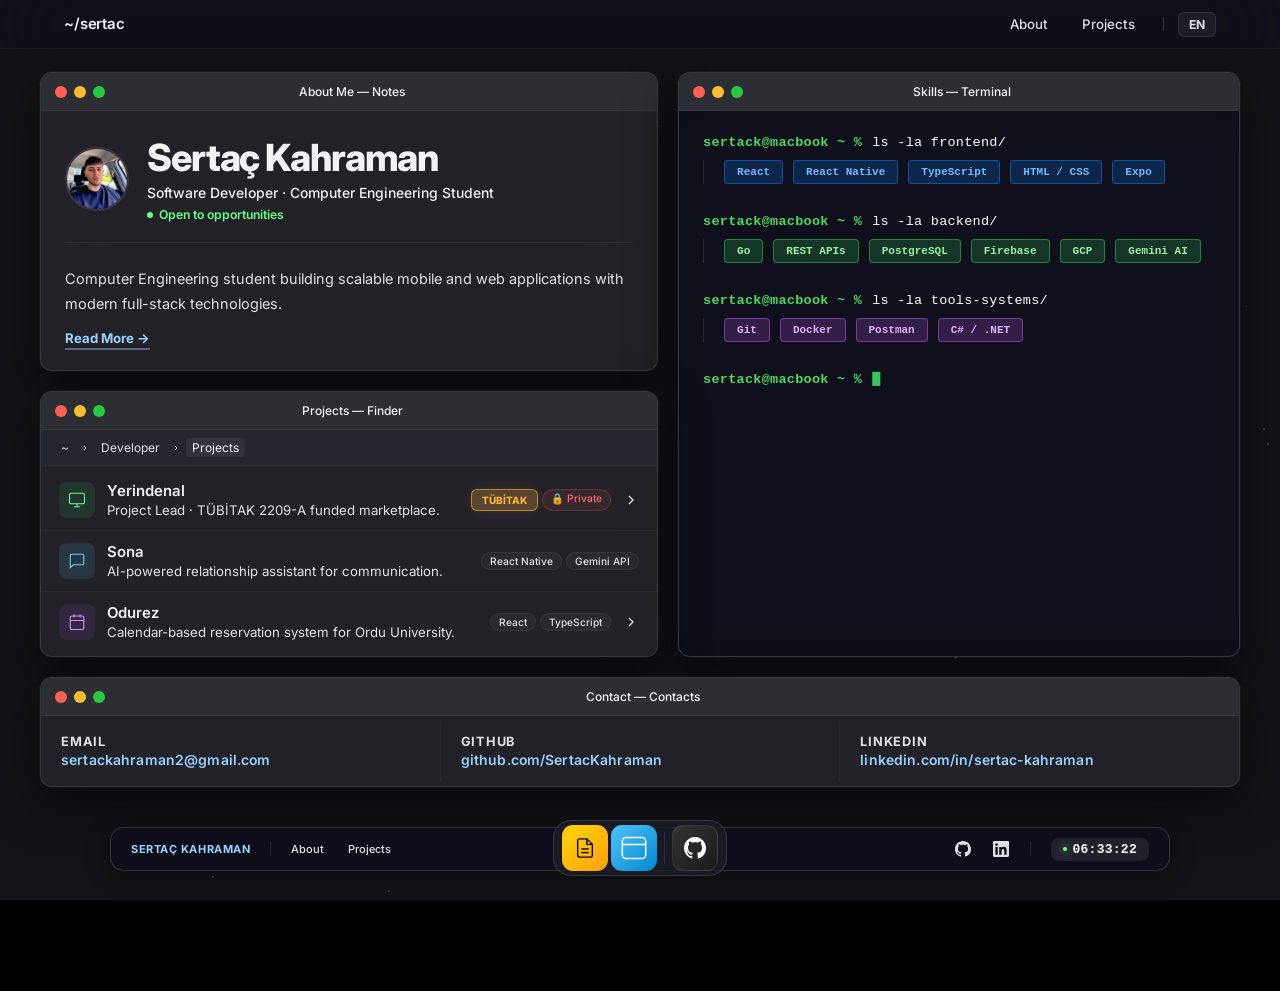
==== commit c00c754b: "seo: add Google site verification meta tag" ====
--- a/index.html
+++ b/index.html
@@ -4,6 +4,7 @@
 <head>
     <meta charset="UTF-8">
     <meta name="viewport" content="width=device-width, initial-scale=1.0">
+    <meta name="google-site-verification" content="iX_opQV8ClHDAcLCz96BHVmeFbBunYCBVLgtni0bvPg" />
     <title>Sertaç Kahraman — Portfolio</title>
     <meta name="description" content="Sertaç Kahraman — Software Developer · Computer Engineering Student.">
     <link rel="icon" type="image/png" sizes="16x16" href="favicon-16x16.png">
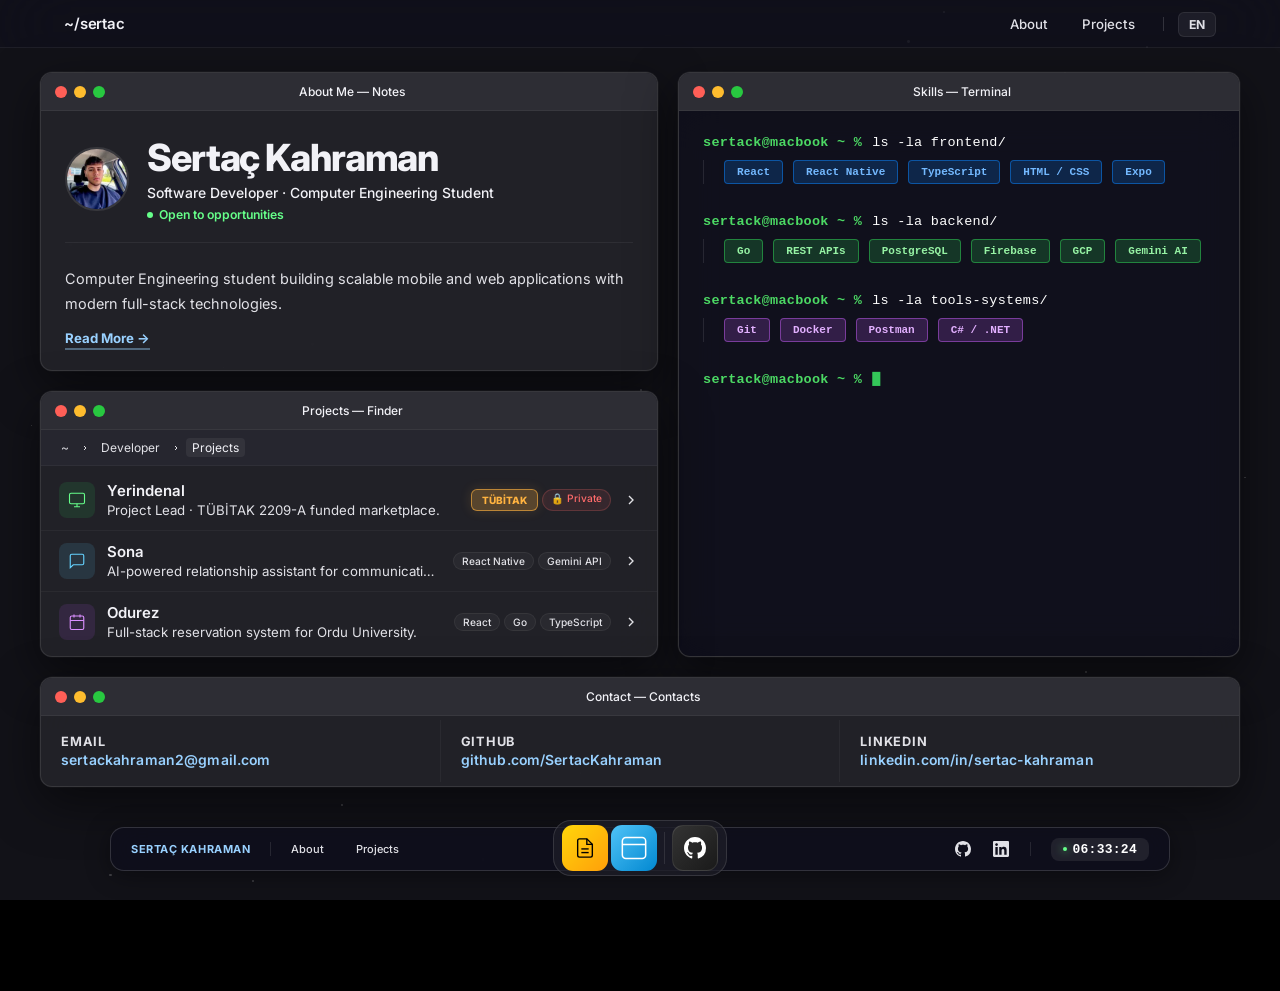
==== commit 2a203d3f: "feat: yeni projeler eklendi ve ufak UI hataları çözüldü" ====
--- a/index.html
+++ b/index.html
@@ -24,10 +24,130 @@
     <link rel="preconnect" href="https://fonts.gstatic.com" crossorigin>
     <link rel="dns-prefetch" href="https://fonts.googleapis.com">
     <link rel="dns-prefetch" href="https://fonts.gstatic.com">
-    <link rel="preload" href="style.css" as="style">
-    <link href="https://fonts.googleapis.com/css2?family=Inter:wght@300;400;500;600;700;800&display=swap"
-        rel="stylesheet" media="print" onload="this.media='all'">
-    <link rel="stylesheet" href="style.css">
+
+
+    <!-- Optimized Google Fonts - Non-blocking load -->
+    <link href="https://fonts.googleapis.com/css2?family=Inter:wght@400;500;600;700;800&display=swap" rel="stylesheet"
+        media="print" onload="this.media='all'">
+
+    <!-- Critical CSS for LCP (Largest Contentful Paint) - Eliminates render delay for 'h2.about-name' -->
+    <style>
+        :root {
+            --wall-1: #121218;
+            --text-1: #F2F2F7;
+            --win-bg: rgba(36, 36, 42, 0.88);
+            --win-titlebar: rgba(46, 46, 54, 0.96);
+            --win-border: rgba(255, 255, 255, 0.1);
+            --win-shadow: 0 16px 48px rgba(0, 0, 0, 0.5), 0 0 0 0.5px rgba(255, 255, 255, 0.08);
+            --font: 'Inter', -apple-system, BlinkMacSystemFont, sans-serif;
+            --r: 12px;
+        }
+
+        html,
+        body {
+            margin: 0;
+            padding: 0;
+            background: #000;
+            font-family: var(--font);
+            color: var(--text-1);
+            -webkit-font-smoothing: antialiased;
+        }
+
+        .wallpaper {
+            position: fixed;
+            inset: 0;
+            z-index: 0;
+            background: #121218;
+        }
+
+        .desktop {
+            position: relative;
+            z-index: 1;
+            min-height: 100vh;
+            padding: 72px 20px 80px;
+        }
+
+        .header {
+            position: fixed;
+            top: 0;
+            left: 0;
+            right: 0;
+            z-index: 150;
+            background: rgba(15, 15, 28, 0.55);
+            backdrop-filter: blur(40px) saturate(180%);
+            -webkit-backdrop-filter: blur(40px) saturate(180%);
+            height: 48px;
+            border-bottom: 1px solid rgba(255, 255, 255, 0.06);
+        }
+
+        .win-grid {
+            max-width: 1200px;
+            margin: 0 auto;
+            display: grid;
+            grid-template-columns: 1.1fr 1fr;
+            gap: 20px;
+        }
+
+        .win-skills {
+            min-height: 480px;
+        }
+
+        /* Prevents layout shift (CLS) on load */
+        .window {
+            background: var(--win-bg);
+            border: 1px solid var(--win-border);
+            border-radius: var(--r);
+            box-shadow: var(--win-shadow);
+            backdrop-filter: blur(40px) saturate(150%);
+            -webkit-backdrop-filter: blur(40px) saturate(150%);
+            display: flex;
+            flex-direction: column;
+        }
+
+        .window-titlebar {
+            height: 38px;
+            display: flex;
+            align-items: center;
+            padding: 0 14px;
+            background: var(--win-titlebar);
+            border-bottom: 1px solid rgba(255, 255, 255, 0.05);
+        }
+
+        .about-body {
+            padding: 24px;
+        }
+
+        .about-header {
+            display: flex;
+            align-items: center;
+            gap: 18px;
+            margin-bottom: 24px;
+        }
+
+        .about-name {
+            font-size: 2.2rem;
+            font-weight: 800;
+            letter-spacing: -0.03em;
+            margin: 0;
+        }
+
+        @media (max-width: 850px) {
+            .win-grid {
+                grid-template-columns: 1fr;
+            }
+
+            .about-name {
+                font-size: 1.8rem;
+            }
+        }
+    </style>
+
+    <!-- Main Stylesheet - Non-blocking load -->
+    <link rel="preload" as="style" href="style.css">
+    <link rel="stylesheet" href="style.css" media="print" onload="this.media='all'">
+    <noscript>
+        <link rel="stylesheet" href="style.css">
+    </noscript>
 
 </head>
 
@@ -191,9 +311,13 @@
                         </div>
                         <div class="finder-meta"><span class="finder-tag">React Native</span><span
                                 class="finder-tag">Gemini API</span></div>
+                        <svg class="finder-arrow" width="16" height="16" viewBox="0 0 24 24" fill="none"
+                            stroke="currentColor" stroke-width="2">
+                            <polyline points="9 18 15 12 9 6" />
+                        </svg>
                     </a>
-                    <a href="https://github.com/SertacKahraman/Ordu-University-Internship-Odurez-Project"
-                        target="_blank" rel="noopener" class="finder-item">
+                    <a href="https://github.com/SertacKahraman/odurez-fullstack" target="_blank" rel="noopener"
+                        class="finder-item">
                         <div class="finder-icon fi-purple"><svg width="18" height="18" viewBox="0 0 24 24" fill="none"
                                 stroke="currentColor" stroke-width="1.5">
                                 <rect x="3" y="4" width="18" height="18" rx="2" />
@@ -203,11 +327,11 @@
                             </svg></div>
                         <div class="finder-info">
                             <h3 class="finder-name">Odurez</h3><span class="finder-desc"
-                                data-i18n="projects-odurez-desc">Calendar-based reservation system for Ordu
+                                data-i18n="projects-odurez-desc">Full-stack reservation system for Ordu
                                 University.</span>
                         </div>
                         <div class="finder-meta"><span class="finder-tag">React</span><span
-                                class="finder-tag">TypeScript</span></div>
+                                class="finder-tag">Go</span><span class="finder-tag">TypeScript</span></div>
                         <svg class="finder-arrow" width="16" height="16" viewBox="0 0 24 24" fill="none"
                             stroke="currentColor" stroke-width="2">
                             <polyline points="9 18 15 12 9 6" />
@@ -242,7 +366,7 @@
         <footer class="footer">
             <div class="footer-inner">
                 <div class="footer-left">
-                    <div class="footer-brand" data-i18n="footer-brand">Sertaç Kahraman</div>
+                    <a href="index.html" class="footer-brand" data-i18n="footer-brand">Sertaç Kahraman</a>
                     <div class="footer-divider"></div>
                     <nav class="footer-nav">
                         <a href="about.html" class="footer-nav-link" data-i18n="footer-about">About</a>
--- a/style.css
+++ b/style.css
@@ -1014,20 +1014,29 @@
     letter-spacing: 0.05em;
     text-transform: uppercase;
     opacity: 1;
+    padding: 14px 8px;
+    /* Increased touch target */
+    margin: -14px -8px;
+    /* Offset padding to keep layout tight */
+    display: inline-block;
 }
 
 .footer-nav {
     display: flex;
-    gap: 24px;
+    gap: 32px;
+    /* More spacing between links */
 }
 
 .footer-nav-link {
     font-size: 11px;
     font-weight: 500;
     color: var(--text-2);
-    padding: 12px 4px;
-    margin: -12px -4px;
+    padding: 14px 10px;
+    /* Increased touch target */
+    margin: -14px -10px;
+    /* Offset padding */
     transition: color 0.2s, transform 0.2s;
+    display: inline-block;
 }
 
 .footer-nav-link:hover {
--- a/style.css
+++ b/style.css
@@ -1014,20 +1014,29 @@
     letter-spacing: 0.05em;
     text-transform: uppercase;
     opacity: 1;
+    padding: 14px 8px;
+    /* Increased touch target */
+    margin: -14px -8px;
+    /* Offset padding to keep layout tight */
+    display: inline-block;
 }
 
 .footer-nav {
     display: flex;
-    gap: 24px;
+    gap: 32px;
+    /* More spacing between links */
 }
 
 .footer-nav-link {
     font-size: 11px;
     font-weight: 500;
     color: var(--text-2);
-    padding: 12px 4px;
-    margin: -12px -4px;
+    padding: 14px 10px;
+    /* Increased touch target */
+    margin: -14px -10px;
+    /* Offset padding */
     transition: color 0.2s, transform 0.2s;
+    display: inline-block;
 }
 
 .footer-nav-link:hover {
--- a/style.css
+++ b/style.css
@@ -1014,20 +1014,29 @@
     letter-spacing: 0.05em;
     text-transform: uppercase;
     opacity: 1;
+    padding: 14px 8px;
+    /* Increased touch target */
+    margin: -14px -8px;
+    /* Offset padding to keep layout tight */
+    display: inline-block;
 }
 
 .footer-nav {
     display: flex;
-    gap: 24px;
+    gap: 32px;
+    /* More spacing between links */
 }
 
 .footer-nav-link {
     font-size: 11px;
     font-weight: 500;
     color: var(--text-2);
-    padding: 12px 4px;
-    margin: -12px -4px;
+    padding: 14px 10px;
+    /* Increased touch target */
+    margin: -14px -10px;
+    /* Offset padding */
     transition: color 0.2s, transform 0.2s;
+    display: inline-block;
 }
 
 .footer-nav-link:hover {
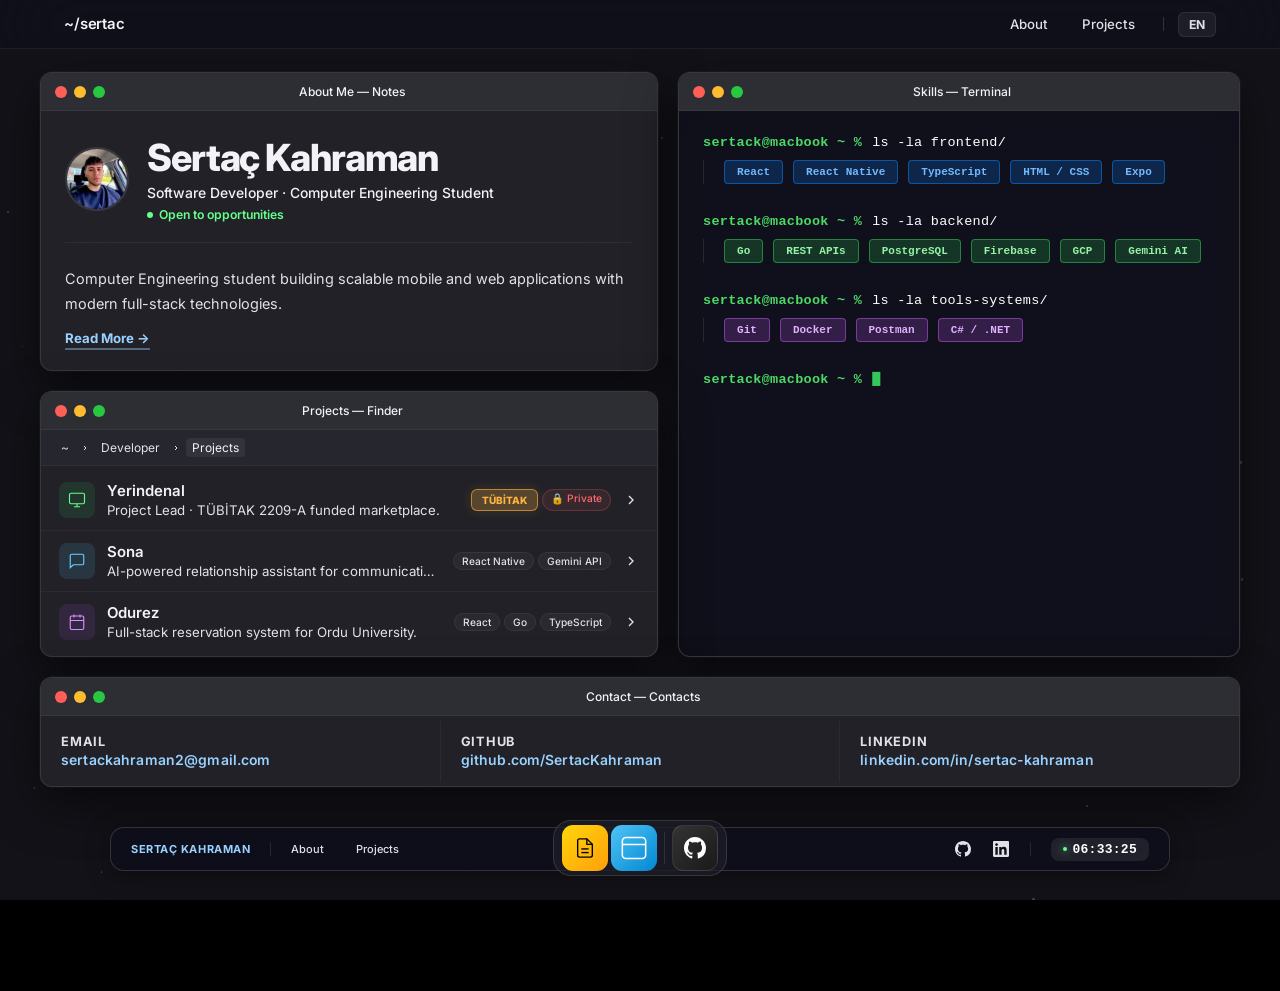
==== commit 1780cea1: "fix: restore stable CSS loading to prevent flicker (FOUC)" ====
--- a/index.html
+++ b/index.html
@@ -26,21 +26,12 @@
     <link rel="dns-prefetch" href="https://fonts.gstatic.com">
 
 
-    <!-- Optimized Google Fonts - Non-blocking load -->
-    <link href="https://fonts.googleapis.com/css2?family=Inter:wght@400;500;600;700;800&display=swap" rel="stylesheet"
-        media="print" onload="this.media='all'">
-
-    <!-- Critical CSS for LCP (Largest Contentful Paint) - Eliminates render delay for 'h2.about-name' -->
+    <link href="https://fonts.googleapis.com/css2?family=Inter:wght@400;500;600;700;800&display=swap" rel="stylesheet">
+
+    <!-- Essential Critical CSS (Ensures no white flash on load) -->
     <style>
         :root {
-            --wall-1: #121218;
-            --text-1: #F2F2F7;
-            --win-bg: rgba(36, 36, 42, 0.88);
-            --win-titlebar: rgba(46, 46, 54, 0.96);
-            --win-border: rgba(255, 255, 255, 0.1);
-            --win-shadow: 0 16px 48px rgba(0, 0, 0, 0.5), 0 0 0 0.5px rgba(255, 255, 255, 0.08);
             --font: 'Inter', -apple-system, BlinkMacSystemFont, sans-serif;
-            --r: 12px;
         }
 
         html,
@@ -49,7 +40,7 @@
             padding: 0;
             background: #000;
             font-family: var(--font);
-            color: var(--text-1);
+            color: #F2F2F7;
             -webkit-font-smoothing: antialiased;
         }
 
@@ -60,94 +51,14 @@
             background: #121218;
         }
 
-        .desktop {
-            position: relative;
-            z-index: 1;
-            min-height: 100vh;
-            padding: 72px 20px 80px;
-        }
-
-        .header {
-            position: fixed;
-            top: 0;
-            left: 0;
-            right: 0;
-            z-index: 150;
-            background: rgba(15, 15, 28, 0.55);
-            backdrop-filter: blur(40px) saturate(180%);
-            -webkit-backdrop-filter: blur(40px) saturate(180%);
-            height: 48px;
-            border-bottom: 1px solid rgba(255, 255, 255, 0.06);
-        }
-
-        .win-grid {
-            max-width: 1200px;
-            margin: 0 auto;
-            display: grid;
-            grid-template-columns: 1.1fr 1fr;
-            gap: 20px;
-        }
-
         .win-skills {
             min-height: 480px;
         }
 
-        /* Prevents layout shift (CLS) on load */
-        .window {
-            background: var(--win-bg);
-            border: 1px solid var(--win-border);
-            border-radius: var(--r);
-            box-shadow: var(--win-shadow);
-            backdrop-filter: blur(40px) saturate(150%);
-            -webkit-backdrop-filter: blur(40px) saturate(150%);
-            display: flex;
-            flex-direction: column;
-        }
-
-        .window-titlebar {
-            height: 38px;
-            display: flex;
-            align-items: center;
-            padding: 0 14px;
-            background: var(--win-titlebar);
-            border-bottom: 1px solid rgba(255, 255, 255, 0.05);
-        }
-
-        .about-body {
-            padding: 24px;
-        }
-
-        .about-header {
-            display: flex;
-            align-items: center;
-            gap: 18px;
-            margin-bottom: 24px;
-        }
-
-        .about-name {
-            font-size: 2.2rem;
-            font-weight: 800;
-            letter-spacing: -0.03em;
-            margin: 0;
-        }
-
-        @media (max-width: 850px) {
-            .win-grid {
-                grid-template-columns: 1fr;
-            }
-
-            .about-name {
-                font-size: 1.8rem;
-            }
-        }
+        /* Prevents layout shift */
     </style>
 
-    <!-- Main Stylesheet - Non-blocking load -->
-    <link rel="preload" as="style" href="style.css">
-    <link rel="stylesheet" href="style.css" media="print" onload="this.media='all'">
-    <noscript>
-        <link rel="stylesheet" href="style.css">
-    </noscript>
+    <link rel="stylesheet" href="style.css">
 
 </head>
 
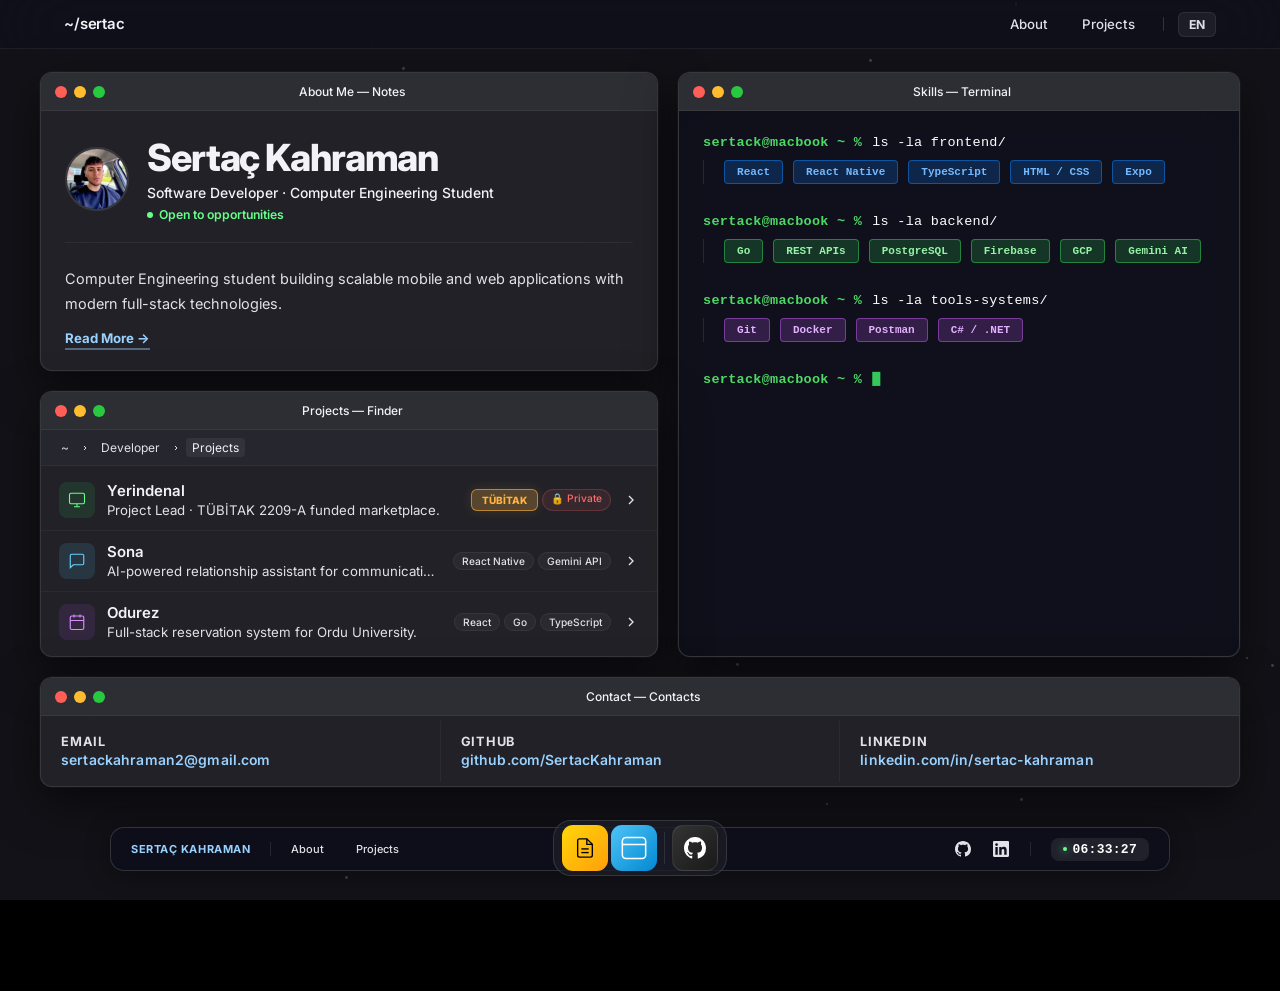
==== commit d00781d4: "SEO: Remove .html extensions, add root slashes, and configure vercel.json for clean URLs" ====
--- a/index.html
+++ b/index.html
@@ -72,10 +72,10 @@
     <!-- HEADER -->
     <nav class="header">
         <div class="header-inner">
-            <a href="index.html" class="header-logo">~/sertac</a>
+            <a href="/" class="header-logo">~/sertac</a>
             <div class="header-nav">
-                <a href="about.html" class="header-link" data-i18n="nav-about">About</a>
-                <a href="projects.html" class="header-link" data-i18n="nav-projects">Projects</a>
+                <a href="/about" class="header-link" data-i18n="nav-about">About</a>
+                <a href="/projects" class="header-link" data-i18n="nav-projects">Projects</a>
                 <div class="header-divider"></div>
                 <button id="lang-toggle" class="lang-btn" aria-label="Change language to Turkish">TR</button>
             </div>
@@ -91,8 +91,7 @@
                 <div class="window-titlebar">
                     <div class="traffic-lights" aria-hidden="true"><span class="tl tl-red"></span><span
                             class="tl tl-yellow"></span><span class="tl tl-green"></span></div>
-                    <h1 class="window-title"><a href="about.html" class="window-title-link"
-                            data-i18n="about-title">About Me
+                    <h1 class="window-title"><a href="/about" class="window-title-link" data-i18n="about-title">About Me
                             — Notes</a></h1>
                 </div>
                 <div class="window-body about-body">
@@ -111,7 +110,7 @@
                     <div class="about-content">
                         <p data-i18n="about-text">Computer Engineering student building scalable mobile and web
                             applications with modern full-stack technologies.</p>
-                        <a href="about.html" class="about-readmore" data-i18n="about-readmore">Read More →</a>
+                        <a href="/about" class="about-readmore" data-i18n="about-readmore">Read More →</a>
                     </div>
                 </div>
             </section>
@@ -171,7 +170,7 @@
                 <div class="window-titlebar">
                     <div class="traffic-lights" aria-hidden="true"><span class="tl tl-red"></span><span
                             class="tl tl-yellow"></span><span class="tl tl-green"></span></div>
-                    <h2 class="window-title"><a href="projects.html" class="window-title-link"
+                    <h2 class="window-title"><a href="/projects" class="window-title-link"
                             data-i18n="projects-title">Projects — Finder</a></h2>
                 </div>
                 <div class="window-toolbar">
@@ -190,7 +189,7 @@
                     </div>
                 </div>
                 <div class="window-body finder-body">
-                    <a href="projects.html" class="finder-item">
+                    <a href="/projects" class="finder-item">
                         <div class="finder-icon fi-green"><svg width="18" height="18" viewBox="0 0 24 24" fill="none"
                                 stroke="currentColor" stroke-width="1.5">
                                 <rect x="2" y="3" width="20" height="14" rx="2" />
@@ -277,11 +276,11 @@
         <footer class="footer">
             <div class="footer-inner">
                 <div class="footer-left">
-                    <a href="index.html" class="footer-brand" data-i18n="footer-brand">Sertaç Kahraman</a>
+                    <a href="/" class="footer-brand" data-i18n="footer-brand">Sertaç Kahraman</a>
                     <div class="footer-divider"></div>
                     <nav class="footer-nav">
-                        <a href="about.html" class="footer-nav-link" data-i18n="footer-about">About</a>
-                        <a href="projects.html" class="footer-nav-link" data-i18n="footer-projects">Projects</a>
+                        <a href="/about" class="footer-nav-link" data-i18n="footer-about">About</a>
+                        <a href="/projects" class="footer-nav-link" data-i18n="footer-projects">Projects</a>
                     </nav>
                 </div>
                 <div class="footer-right">
@@ -313,7 +312,7 @@
 
     <!-- DOCK -->
     <div class="dock" id="dock">
-        <a href="about.html" class="dock-item" data-tooltip="About" aria-label="About Me">
+        <a href="/about" class="dock-item" data-tooltip="About" aria-label="About Me">
             <div class="dock-icon di-notes"><svg width="22" height="22" viewBox="0 0 24 24" fill="none"
                     stroke="currentColor" stroke-width="1.5">
                     <path d="M14 2H6a2 2 0 00-2 2v16a2 2 0 002 2h12a2 2 0 002-2V8z" />
@@ -322,7 +321,7 @@
                     <line x1="16" y1="17" x2="8" y2="17" />
                 </svg></div>
         </a>
-        <a href="projects.html" class="dock-item" data-tooltip="Projects" aria-label="Projects">
+        <a href="/projects" class="dock-item" data-tooltip="Projects" aria-label="Projects">
             <div class="dock-icon di-finder"><svg width="28" height="28" viewBox="0 0 24 24" fill="none"
                     stroke="currentColor" stroke-width="1.3">
                     <rect x="2" y="3" width="20" height="18" rx="3" />
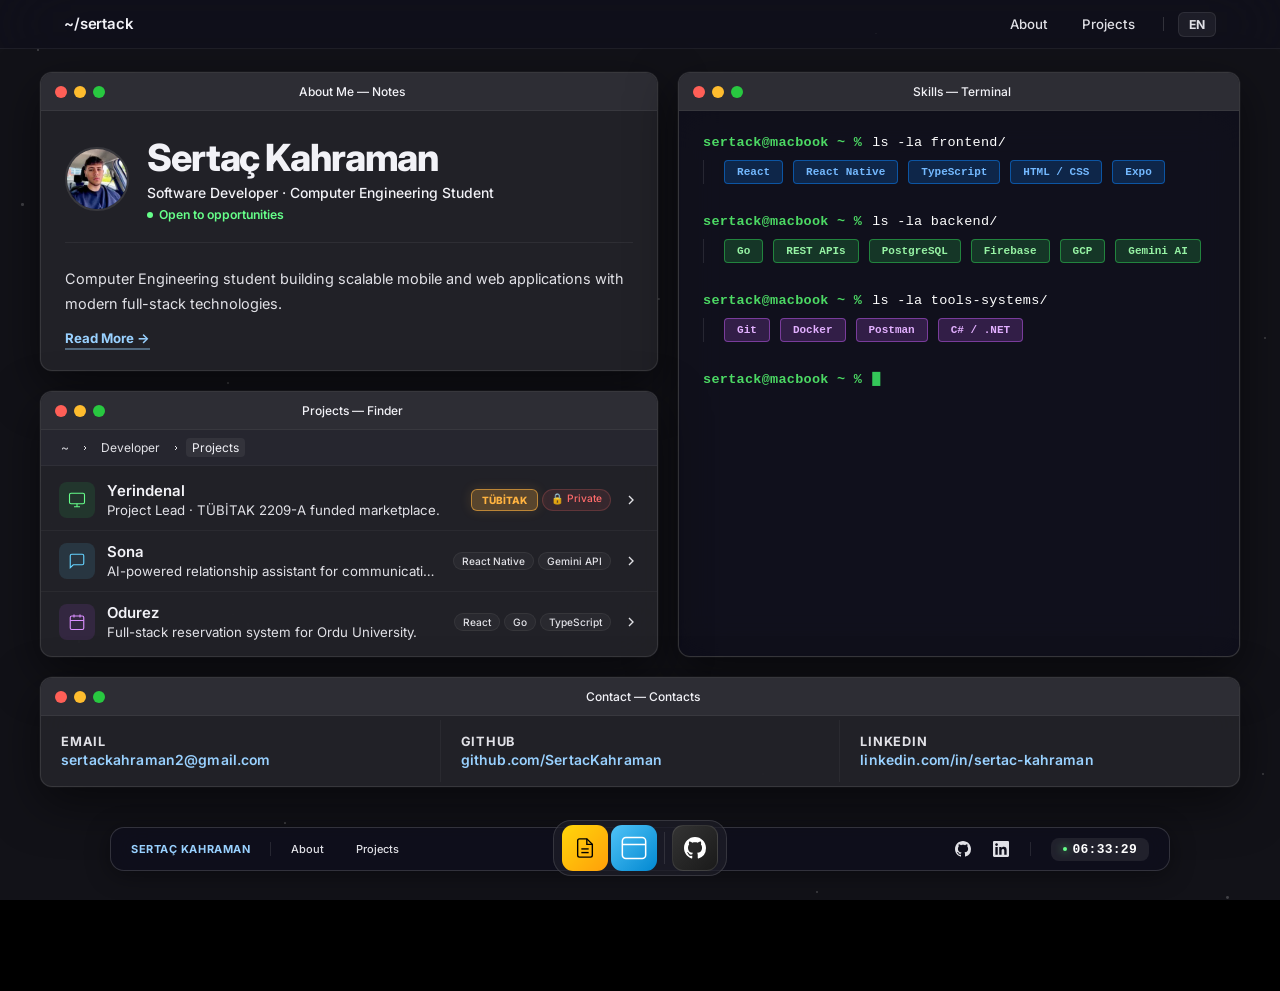
==== commit fa9b842e: "Fix header logo text from 'sertac' to 'sertack'" ====
--- a/index.html
+++ b/index.html
@@ -72,7 +72,7 @@
     <!-- HEADER -->
     <nav class="header">
         <div class="header-inner">
-            <a href="/" class="header-logo">~/sertac</a>
+            <a href="/" class="header-logo">~/sertack</a>
             <div class="header-nav">
                 <a href="/about" class="header-link" data-i18n="nav-about">About</a>
                 <a href="/projects" class="header-link" data-i18n="nav-projects">Projects</a>
@@ -342,4 +342,4 @@
     <script src="script.js" defer></script>
 </body>
 
-</html>+</html>
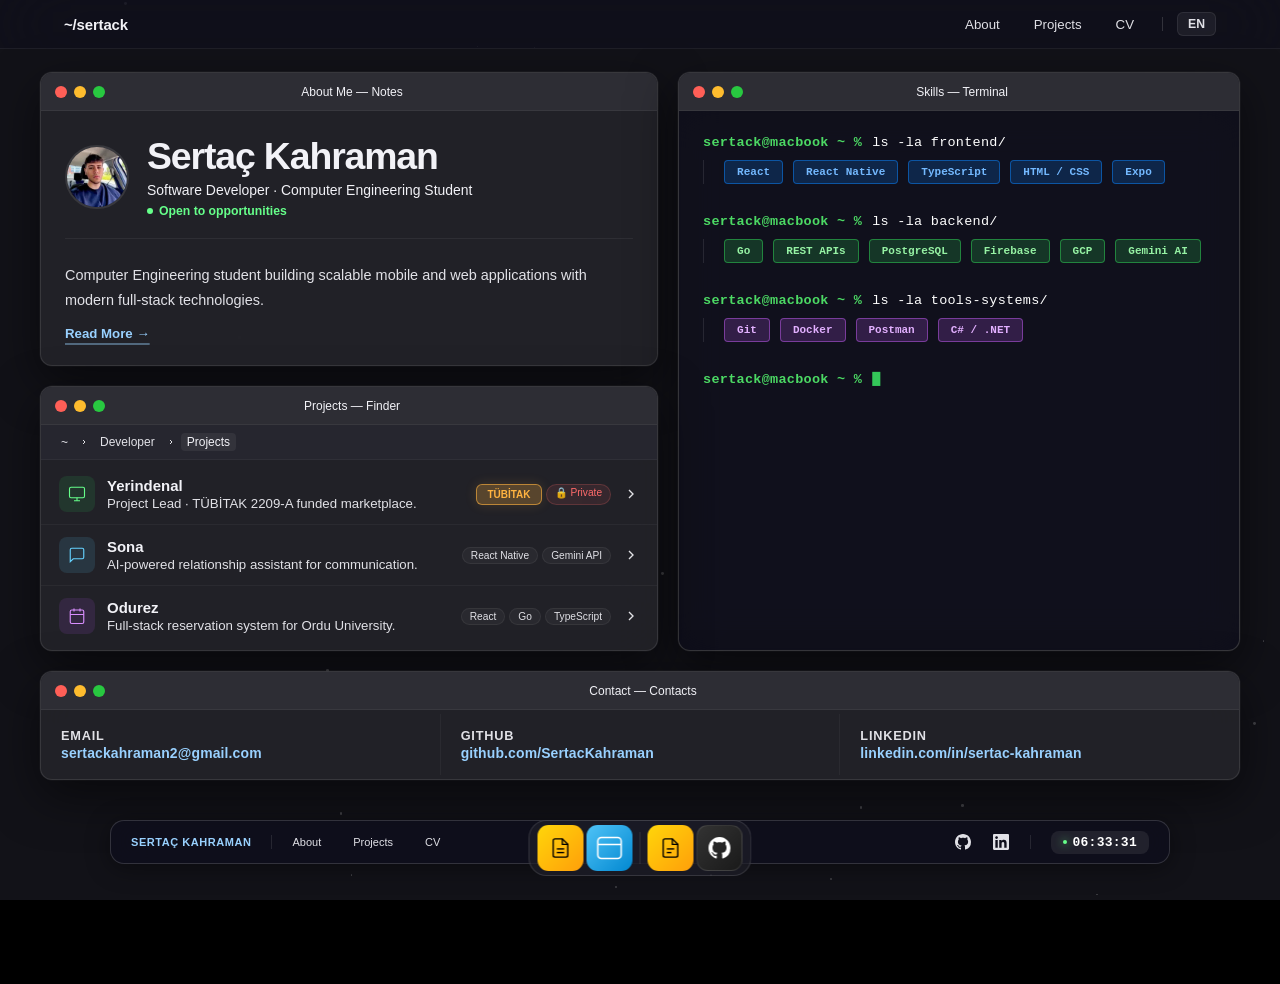
==== commit 2e148e71: "Add localized CV links and improve site SEO" ====
--- a/index.html
+++ b/index.html
@@ -6,32 +6,59 @@
     <meta name="viewport" content="width=device-width, initial-scale=1.0">
     <meta name="google-site-verification" content="iX_opQV8ClHDAcLCz96BHVmeFbBunYCBVLgtni0bvPg" />
     <title>Sertaç Kahraman — Portfolio</title>
-    <meta name="description" content="Sertaç Kahraman — Software Developer · Computer Engineering Student.">
+    <meta name="description"
+        content="Software Developer and Computer Engineering student building full-stack web and mobile applications with React, React Native, Go, and PostgreSQL.">
+    <meta name="author" content="Sertaç Kahraman">
     <link rel="icon" type="image/png" sizes="16x16" href="favicon-16x16.png">
     <link rel="apple-touch-icon" href="apple-touch-icon.png">
     <meta name="msapplication-TileColor" content="#ffffff">
     <meta name="theme-color" content="#ffffff">
     <meta property="og:title" content="Sertaç Kahraman — Portfolio">
+    <meta property="og:site_name" content="Sertaç Kahraman">
     <meta property="og:description"
-        content="Software Developer · Computer Engineering Student. Building scalable apps with Go, React Native &amp; PostgreSQL.">
+        content="Software Developer and Computer Engineering student building full-stack web and mobile applications with React, React Native, Go, and PostgreSQL.">
     <meta property="og:type" content="website">
     <meta property="og:url" content="https://sertackahraman.com/">
     <meta property="og:image" content="https://sertackahraman.com/sertacresim.webp">
+    <meta property="og:image:alt" content="Sertaç Kahraman profile photo">
     <meta name="twitter:card" content="summary_large_image">
+    <meta name="twitter:title" content="Sertaç Kahraman — Portfolio">
+    <meta name="twitter:description"
+        content="Software Developer building full-stack web and mobile applications with React, React Native, Go, and PostgreSQL.">
+    <meta name="twitter:image" content="https://sertackahraman.com/sertacresim.webp">
     <link rel="canonical" href="https://sertackahraman.com/">
-
-    <link rel="preconnect" href="https://fonts.googleapis.com">
-    <link rel="preconnect" href="https://fonts.gstatic.com" crossorigin>
-    <link rel="dns-prefetch" href="https://fonts.googleapis.com">
-    <link rel="dns-prefetch" href="https://fonts.gstatic.com">
-
-
-    <link href="https://fonts.googleapis.com/css2?family=Inter:wght@400;500;600;700;800&display=swap" rel="stylesheet">
+    <script type="application/ld+json">
+        {
+            "@context": "https://schema.org",
+            "@type": "Person",
+            "@id": "https://sertackahraman.com/#person",
+            "name": "Sertaç Kahraman",
+            "url": "https://sertackahraman.com/",
+            "image": "https://sertackahraman.com/sertacresim.webp",
+            "jobTitle": "Software Developer",
+            "email": "mailto:sertackahraman2@gmail.com",
+            "description": "Software Developer and Computer Engineering student building full-stack web and mobile applications with React, React Native, Go, and PostgreSQL.",
+            "sameAs": [
+                "https://github.com/SertacKahraman",
+                "https://www.linkedin.com/in/serta%C3%A7-kahraman-7b6459294/"
+            ],
+            "knowsAbout": [
+                "React",
+                "React Native",
+                "TypeScript",
+                "Go",
+                "PostgreSQL",
+                "REST APIs",
+                "Firebase",
+                "Google Cloud Platform"
+            ]
+        }
+    </script>
 
     <!-- Essential Critical CSS (Ensures no white flash on load) -->
     <style>
         :root {
-            --font: 'Inter', -apple-system, BlinkMacSystemFont, sans-serif;
+            --font: -apple-system, BlinkMacSystemFont, "Segoe UI", sans-serif;
         }
 
         html,
@@ -76,6 +103,8 @@
             <div class="header-nav">
                 <a href="/about" class="header-link" data-i18n="nav-about">About</a>
                 <a href="/projects" class="header-link" data-i18n="nav-projects">Projects</a>
+                <a href="/sertac-kahraman-cv-en.pdf" target="_blank" rel="noopener" class="header-link" data-cv-link
+                    aria-label="Open CV PDF" data-i18n="nav-cv">CV</a>
                 <div class="header-divider"></div>
                 <button id="lang-toggle" class="lang-btn" aria-label="Change language to Turkish">TR</button>
             </div>
@@ -281,6 +310,9 @@
                     <nav class="footer-nav">
                         <a href="/about" class="footer-nav-link" data-i18n="footer-about">About</a>
                         <a href="/projects" class="footer-nav-link" data-i18n="footer-projects">Projects</a>
+                        <a href="/sertac-kahraman-cv-en.pdf" target="_blank" rel="noopener" class="footer-nav-link"
+                            data-cv-link aria-label="Open CV PDF"
+                            data-i18n="footer-cv">CV</a>
                     </nav>
                 </div>
                 <div class="footer-right">
@@ -329,6 +361,17 @@
                 </svg></div>
         </a>
         <div class="dock-divider"></div>
+        <a href="/sertac-kahraman-cv-en.pdf" target="_blank" rel="noopener" class="dock-item" data-cv-link
+            data-tooltip="CV"
+            aria-label="Open CV PDF">
+            <div class="dock-icon di-notes"><svg width="22" height="22" viewBox="0 0 24 24" fill="none"
+                    stroke="currentColor" stroke-width="1.5">
+                    <path d="M14 2H6a2 2 0 00-2 2v16a2 2 0 002 2h12a2 2 0 002-2V8z" />
+                    <polyline points="14 2 14 8 20 8" />
+                    <line x1="8" y1="13" x2="16" y2="13" />
+                    <line x1="8" y1="17" x2="13" y2="17" />
+                </svg></div>
+        </a>
         <a href="https://github.com/SertacKahraman" target="_blank" rel="noopener" class="dock-item"
             data-tooltip="GitHub" aria-label="GitHub Repository">
             <div class="dock-icon di-github"><svg width="22" height="22" viewBox="0 0 24 24" fill="currentColor">
--- a/style.css
+++ b/style.css
@@ -32,7 +32,7 @@
     --green: #66FF8A;
     --orange: #FFB340;
 
-    --font: 'Inter', -apple-system, BlinkMacSystemFont, sans-serif;
+    --font: -apple-system, BlinkMacSystemFont, "Segoe UI", sans-serif;
     --r: 12px;
     --r-sm: 8px;
 
@@ -849,6 +849,12 @@
 .finder-item-detailed:hover {
     background: rgba(255, 255, 255, 0.05);
     border-color: rgba(255, 255, 255, 0.08);
+}
+
+.finder-item-link {
+    display: block;
+    color: inherit;
+    text-decoration: none;
 }
 
 .finder-item-header {
@@ -1167,6 +1173,35 @@
    ══════════════════════════════════════════════════ */
 
 @media (max-width: 800px) {
+    .header-inner {
+        padding: 0 14px;
+        gap: 10px;
+        min-width: 0;
+    }
+
+    .header-logo {
+        min-width: 0;
+        font-size: 0.82rem;
+    }
+
+    .header-nav {
+        flex-shrink: 0;
+        gap: 4px;
+    }
+
+    .header-link {
+        padding: 6px 9px;
+        font-size: 0.74rem;
+    }
+
+    .header-divider {
+        margin: 0 4px;
+    }
+
+    .lang-btn {
+        padding: 4px 8px;
+    }
+
     .win-grid {
         grid-template-columns: 1fr;
     }
@@ -1242,6 +1277,26 @@
 }
 
 @media (max-width: 480px) {
+    .header-inner {
+        padding: 0 10px;
+    }
+
+    .header-logo {
+        max-width: 78px;
+        overflow: hidden;
+        text-overflow: ellipsis;
+        white-space: nowrap;
+    }
+
+    .header-link {
+        padding: 5px 7px;
+        font-size: 0.72rem;
+    }
+
+    .lang-btn {
+        padding: 4px 7px;
+    }
+
     .dock-icon {
         width: 38px;
         height: 38px;
@@ -1365,4 +1420,4 @@
     font-weight: 500 !important;
     font-size: 10px;
     letter-spacing: 0.03em;
-}+}
